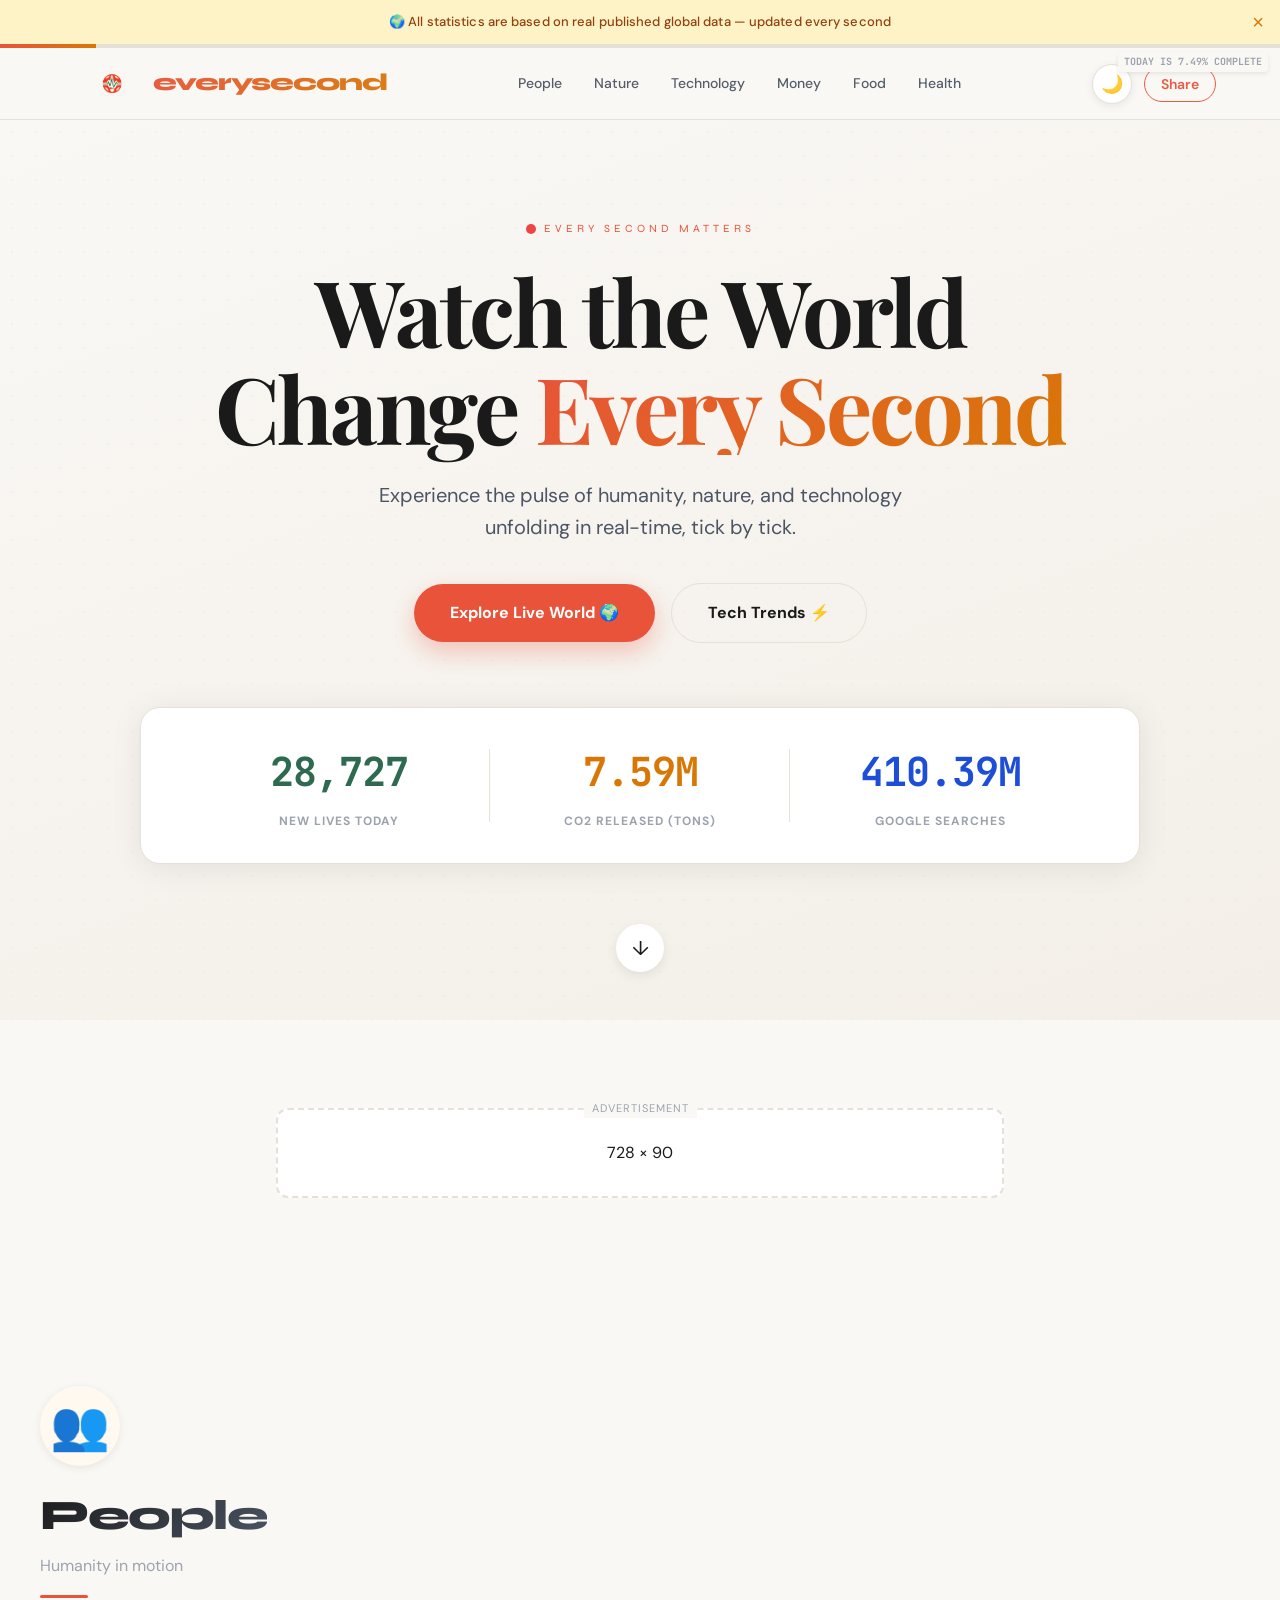
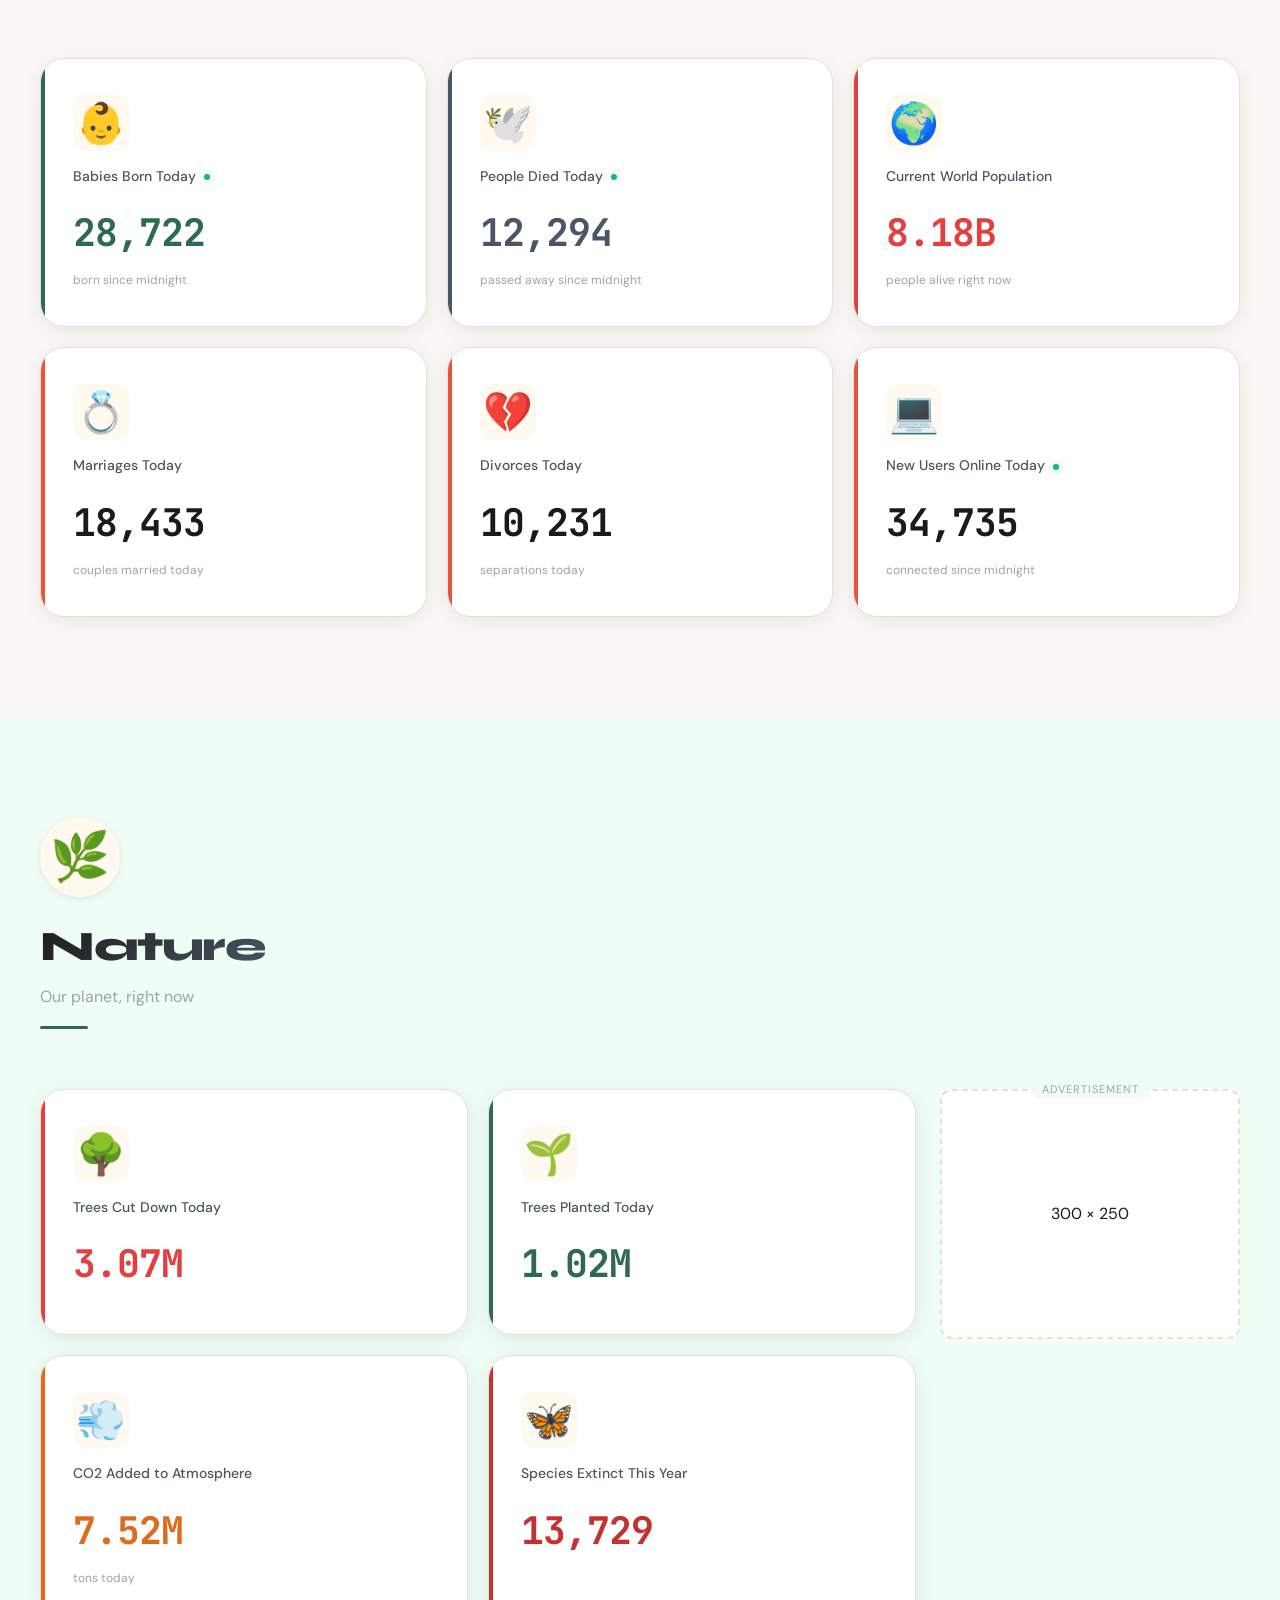
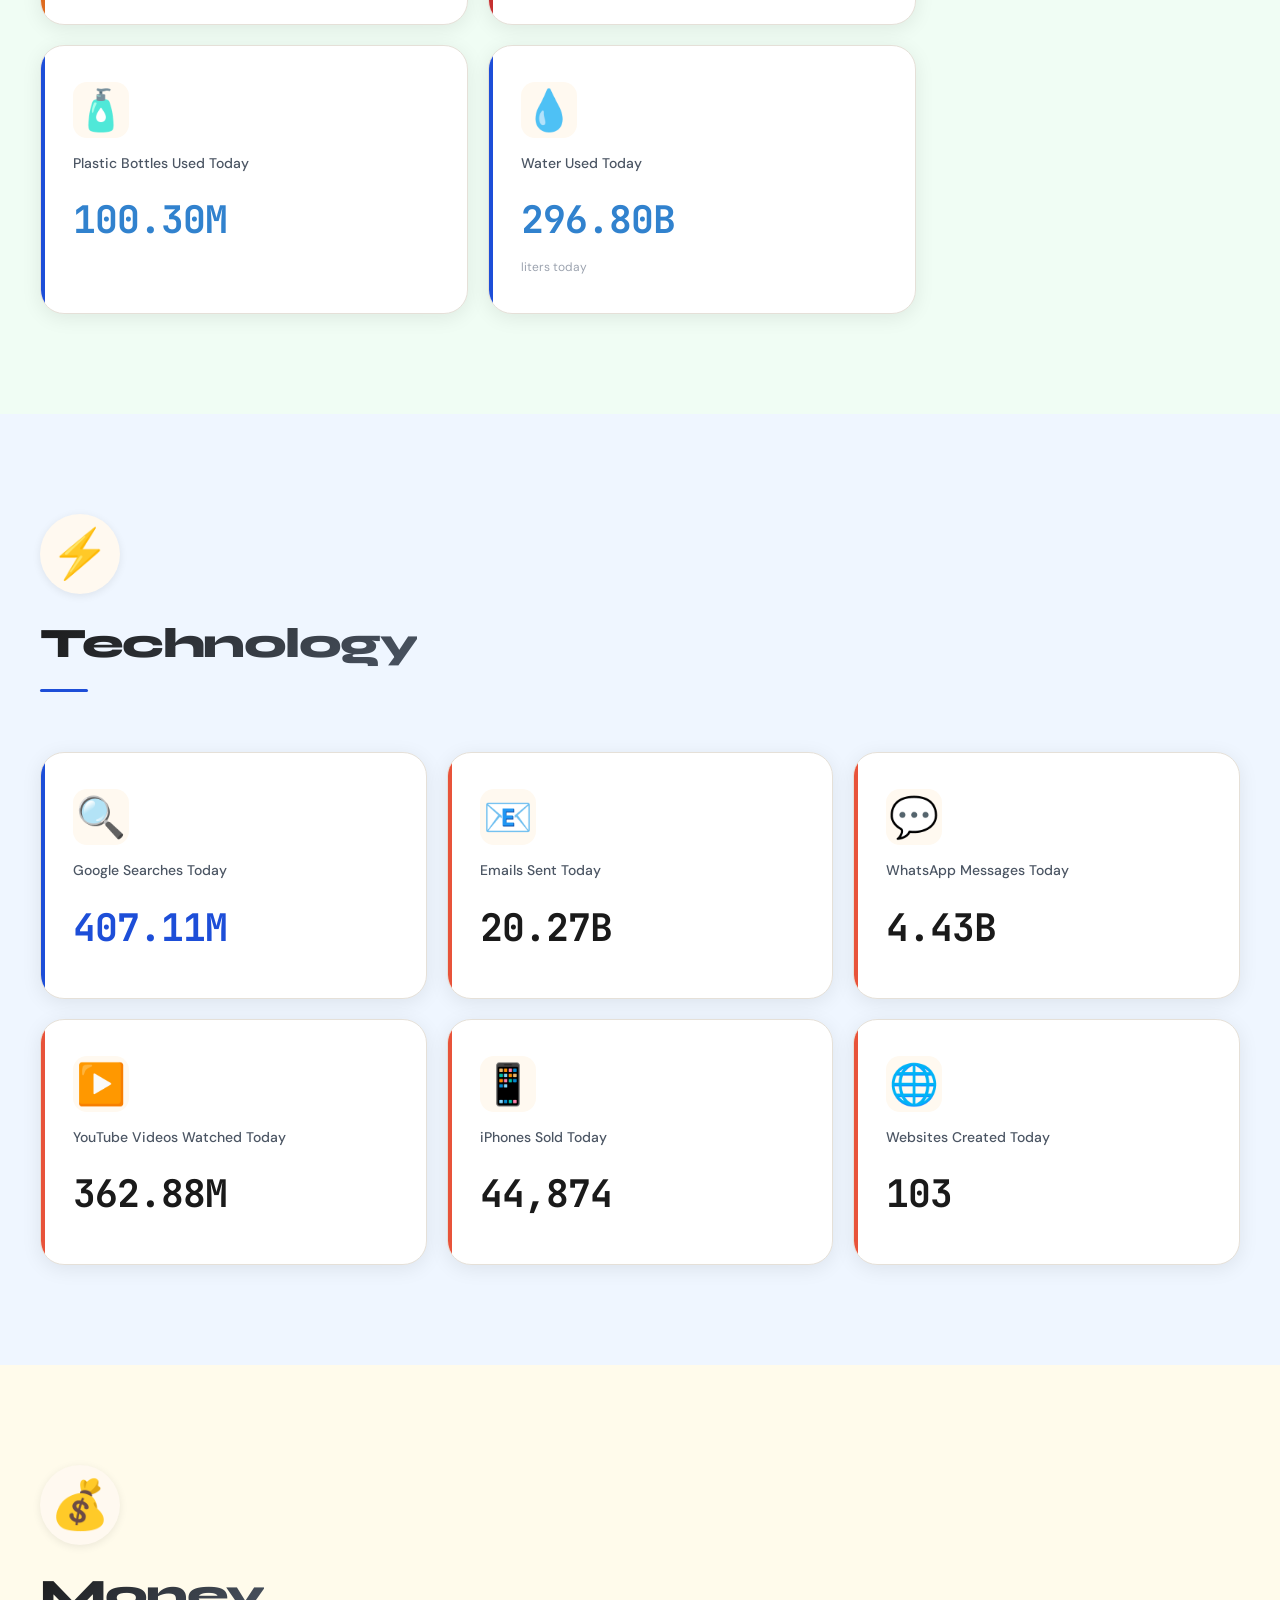
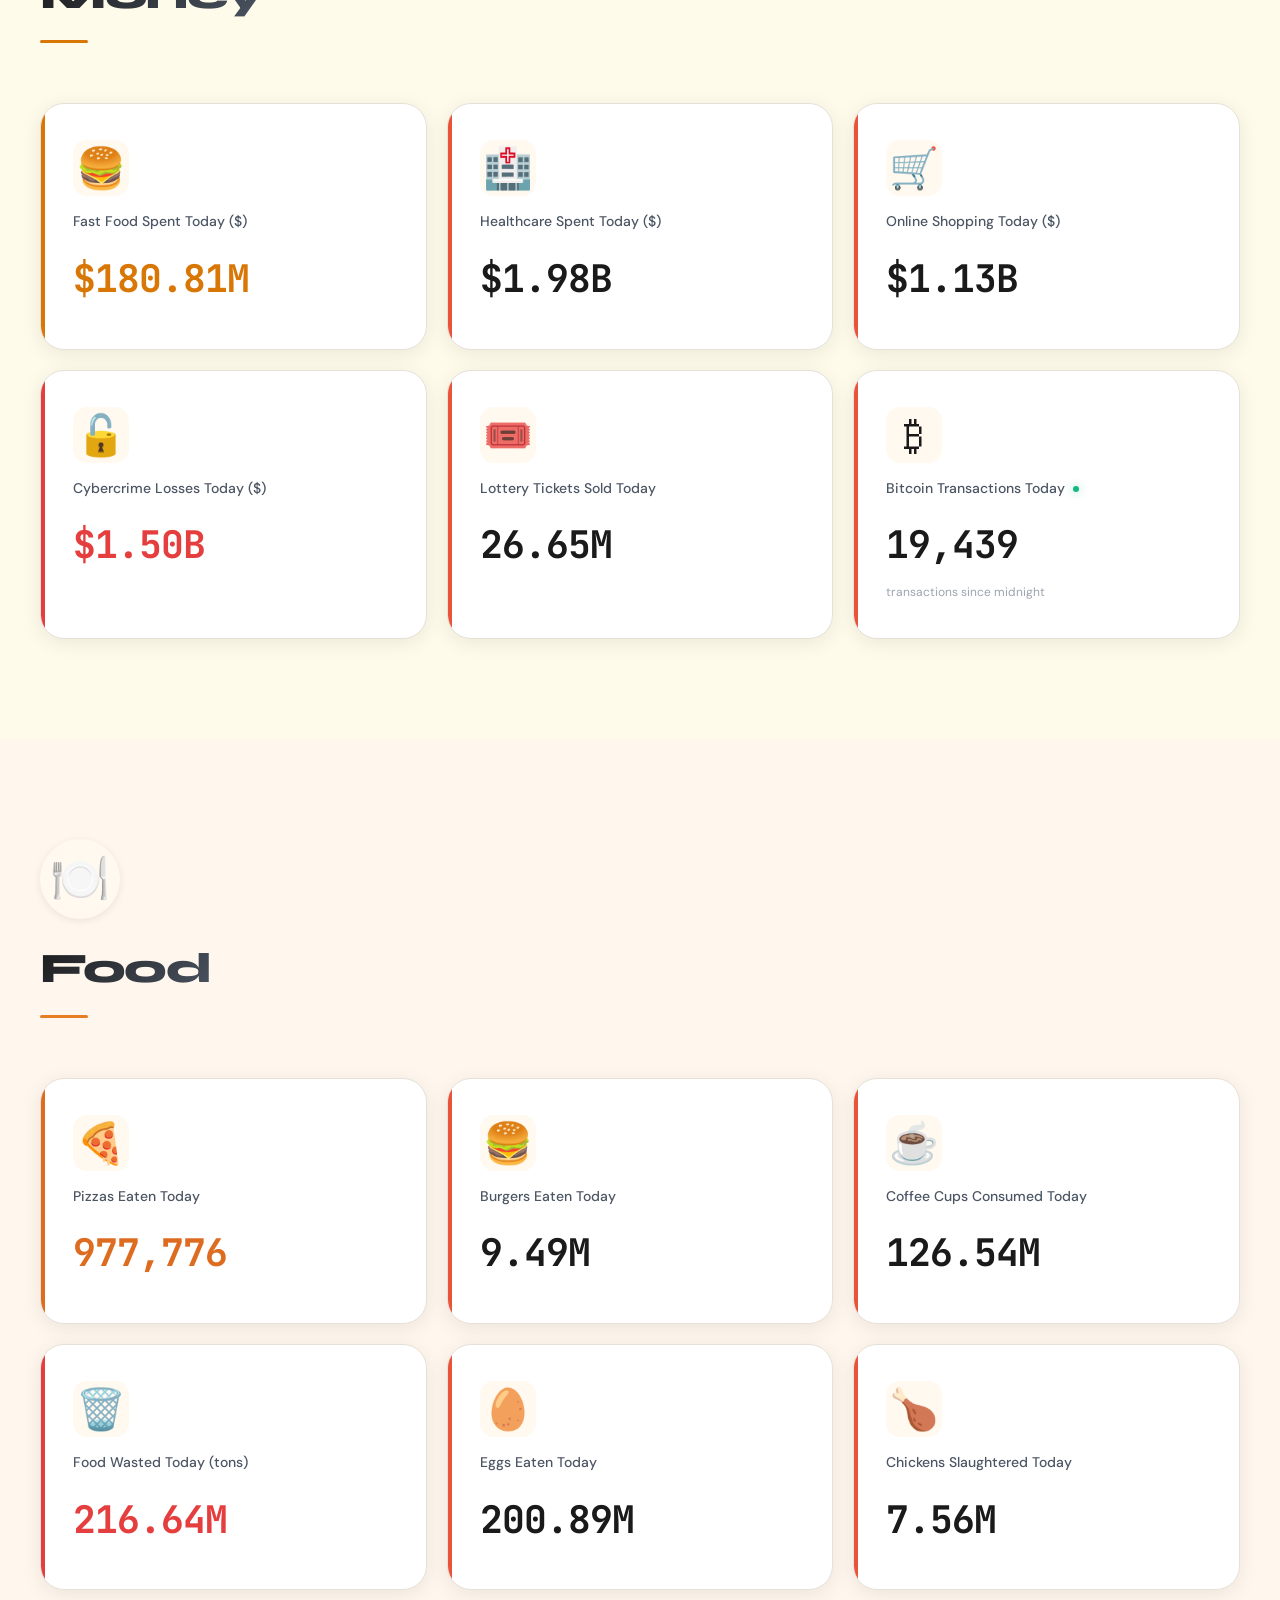
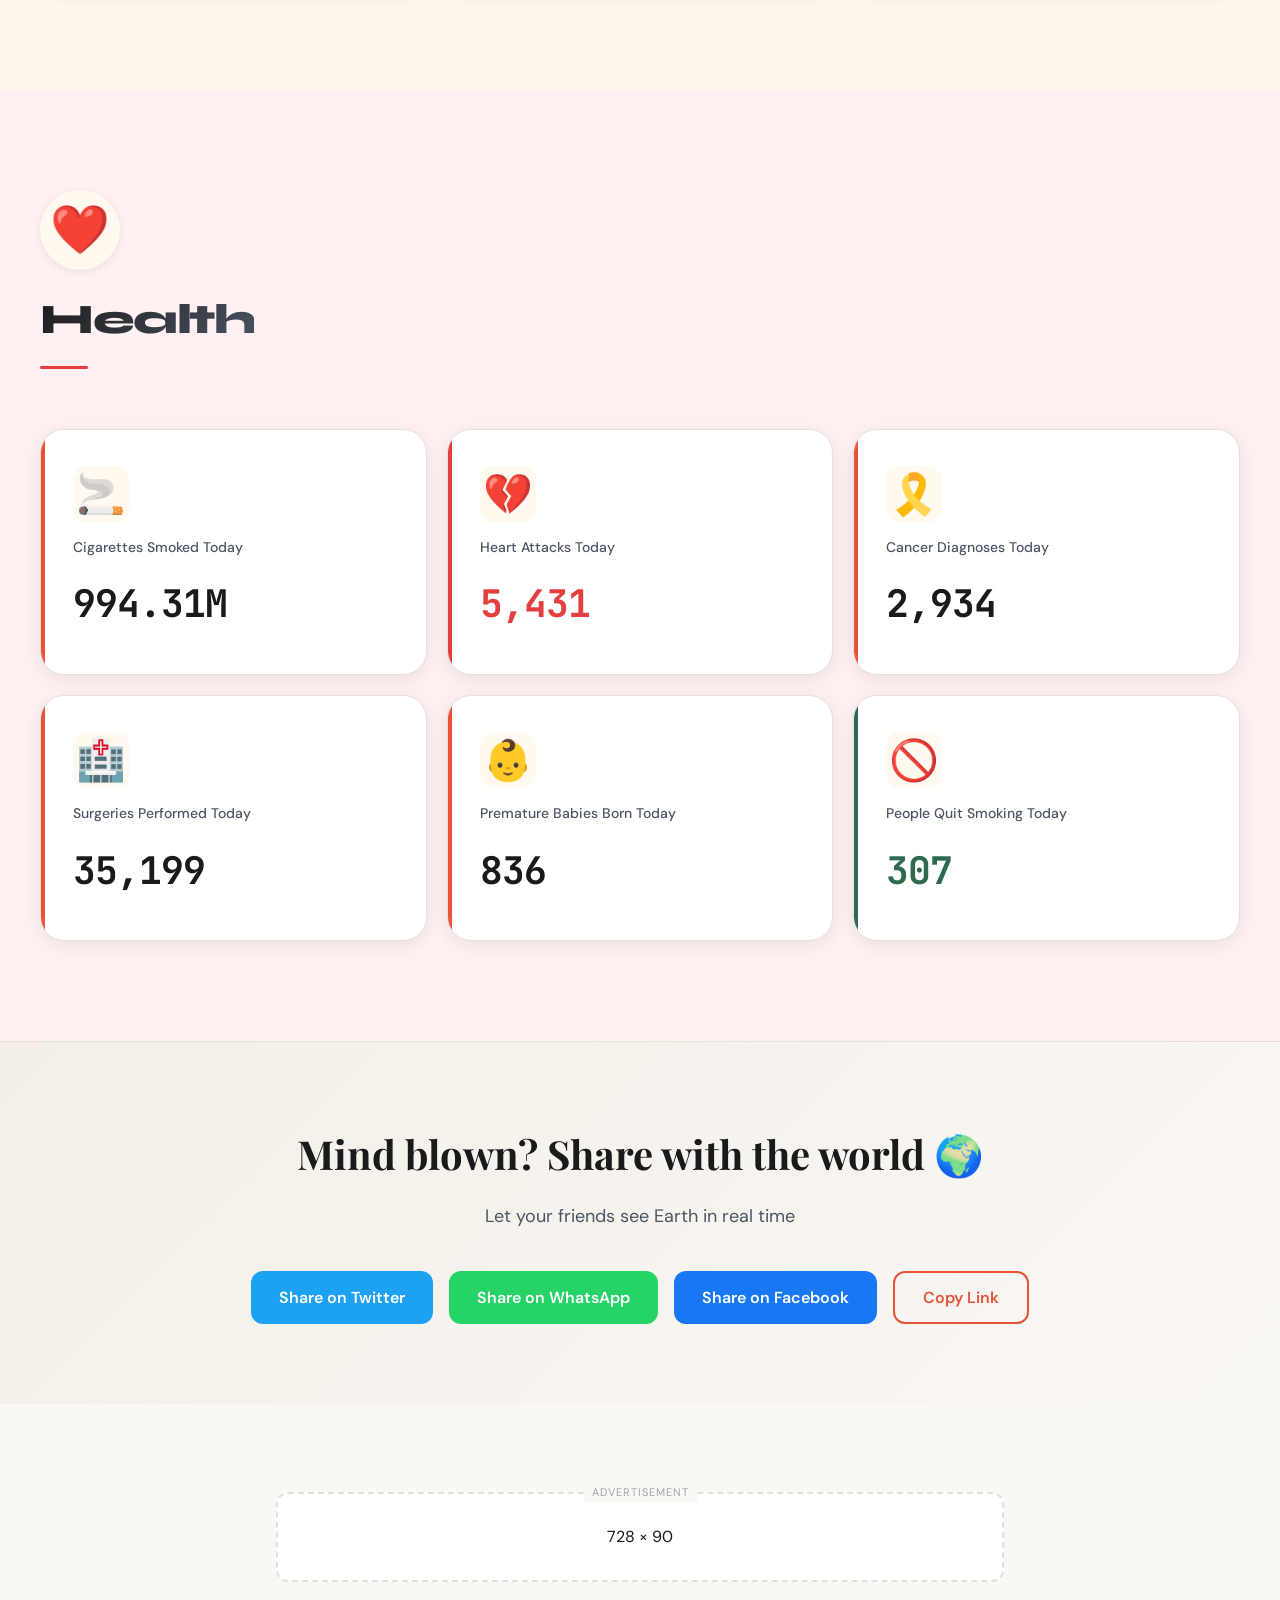
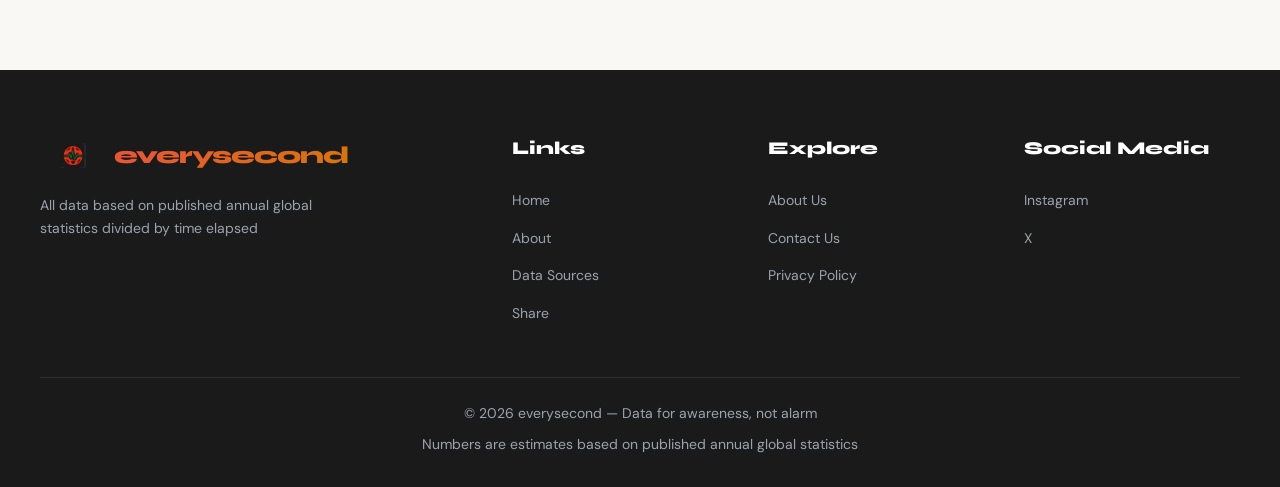
==== index.html @ 939b9b4a "Initial commit - EverySecond website project" ====
<!DOCTYPE html>
<html lang="en">

<head>
    <meta charset="UTF-8">
    <meta name="viewport" content="width=device-width, initial-scale=1.0">
    <title>everysecond — Watch the World Change in Real Time</title>
    <meta name="description"
        content="Live counters showing what is happening on Earth right now. Births, deaths, nature, technology — all updating every second.">
    <meta name="keywords" content="everysecond, earth statistics, live world counter, real time world data">

    <!-- Open Graph tags  -->
    <meta property="og:title" content="everysecond — Watch the World Change in Real Time">
    <meta property="og:description"
        content="Live counters showing what is happening on Earth right now. Births, deaths, nature, technology — all updating every second.">
    <meta property="og:type" content="website">
    <meta property="og:url" content="https://everysecond.live">
    <meta property="og:image" content="https://everysecond.live/og-image.jpg">

    <!-- Twitter Card -->
    <meta name="twitter:card" content="summary_large_image">
    <meta name="twitter:title" content="everysecond — Watch the World Change in Real Time">
    <meta name="twitter:description"
        content="Live counters showing what is happening on Earth right now. Births, deaths, nature, technology — all updating every second.">

    <!-- Favicon -->
    <link rel="icon"
        href="data:image/svg+xml,<svg xmlns=%22http://www.w3.org/2000/svg%22 viewBox=%220 0 100 100%22><text y=%22.9em%22 font-size=%2290%22>🌍</text></svg>">

    <!-- Google Fonts -->
    <link rel="preconnect" href="https://fonts.googleapis.com">
    <link rel="preconnect" href="https://fonts.gstatic.com" crossorigin>
    <link
        href="https://fonts.googleapis.com/css2?family=DM+Sans:wght@400;500;700&family=JetBrains+Mono:wght@400;700&family=Playfair+Display:wght@700&family=Syne:wght@700&display=swap"
        rel="stylesheet">

    <link rel="stylesheet" href="style.css">
</head>

<body>

    <!-- SECTION 1: TOP ANNOUNCEMENT BAR -->
    <div class="announcement-bar" id="announcement-bar">
        <span>🌍 All statistics are based on real published global data — updated every second</span>
        <button class="close-btn" id="announcement-close" aria-label="Close Announcement">&times;</button>
    </div>

    <!-- PROGRESS BAR -->
    <div class="progress-container">
        <div class="progress-bar" id="day-progress"></div>
        <span id="progress-label">Today is 0% complete</span>
    </div>

    <!-- SECTION 2: NAVIGATION BAR -->
    <nav class="navbar" id="navbar">
        <div class="nav-container">
            <div class="nav-logo">
                <img src="logo.png" alt="EverySecond Logo" class="logo-img">
                <span class="logo-text">everysecond</span>
            </div>

            <div class="hamburger" id="hamburger">
                <span></span>
                <span></span>
                <span></span>
            </div>

            <div class="nav-links" id="nav-links">
                <a href="#people" class="nav-link">People</a>
                <a href="#nature" class="nav-link">Nature</a>
                <a href="#technology" class="nav-link">Technology</a>
                <a href="#money" class="nav-link">Money</a>
                <a href="#food" class="nav-link">Food</a>
                <a href="#health" class="nav-link">Health</a>
            </div>

            <div class="nav-actions">
                <button class="theme-toggle" id="theme-toggle" aria-label="Toggle Dark Mode">
                    <span class="icon-moon">🌙</span>
                    <span class="icon-sun">☀️</span>
                </button>
                <button class="share-btn"
                    onclick="document.getElementById('share').scrollIntoView({behavior: 'smooth'})">
                    Share
                </button>
            </div>
        </div>
    </nav>

    <!-- SECTION 3: HERO SECTION -->
    <section class="hero" id="home">
        <div class="hero-content">
            <div class="eyebrow">
                <span class="pulse-dot"></span> EVERY SECOND MATTERS
            </div>
            <h1 class="hero-title">Watch the World<br>Change <span>Every Second</span></h1>
            <p class="hero-subtitle">Experience the pulse of humanity, nature, and technology <br> unfolding in
                real-time, tick by tick.</p>

            <div class="hero-actions">
                <a href="map.html" class="primary-btn">Explore Live World 🌍</a>
                <a href="#technology" class="secondary-btn">Tech Trends ⚡</a>
            </div>

            <div class="hero-stats">
                <div class="hero-stat-card">
                    <div class="hero-stat-number" id="hero-births">0</div>
                    <div class="hero-stat-label">New Lives Today</div>
                </div>
                <div class="hero-stat-card">
                    <div class="hero-stat-number" id="hero-co2">0</div>
                    <div class="hero-stat-label">CO2 Released (tons)</div>
                </div>
                <div class="hero-stat-card">
                    <div class="hero-stat-number" id="hero-searches">0</div>
                    <div class="hero-stat-label">Google Searches</div>
                </div>
            </div>

            <div class="scroll-indicator">
                <a href="#people" aria-label="Scroll down">↓</a>
            </div>
        </div>
    </section>

    <!-- AD 1: After hero section -->
    <div class="ad-container">
        <div class="ad-slot ad-leaderboard">
            <span class="ad-label">Advertisement</span>
            <div class="ad-content">728 &times; 90</div>
        </div>
    </div>

    <!-- SECTION 4: PEOPLE & POPULATION -->
    <section class="category-section" id="people">
        <div class="section-container">
            <div class="section-header">
                <div class="section-icon">👥</div>
                <h2 class="section-title">People</h2>
                <p class="section-subtitle">Humanity in motion</p>
            </div>

            <div class="grid-container">
                <div class="stat-card counter-card accent-green">
                    <div class="card-icon">👶</div>
                    <div class="card-title">Babies Born Today <span class="live-dot"></span></div>
                    <div class="card-value tooltip" id="births-today">
                        0
                    </div>
                    <div class="card-sublabel">born since midnight</div>
                </div>

                <div class="stat-card counter-card accent-blue-muted">
                    <div class="card-icon">🕊️</div>
                    <div class="card-title">People Died Today <span class="live-dot"></span></div>
                    <div class="card-value" id="deaths-today">0</div>
                    <div class="card-sublabel">passed away since midnight</div>
                </div>

                <div class="stat-card counter-card accent-red">
                    <div class="card-icon">🌍</div>
                    <div class="card-title">Current World Population</div>
                    <div class="card-value" id="world-population">8,119,000,000</div>
                    <div class="card-sublabel">people alive right now</div>
                </div>

                <div class="stat-card counter-card">
                    <div class="card-icon">💍</div>
                    <div class="card-title">Marriages Today</div>
                    <div class="card-value" id="marriages-today">0</div>
                    <div class="card-sublabel">couples married today</div>
                </div>

                <div class="stat-card counter-card">
                    <div class="card-icon">💔</div>
                    <div class="card-title">Divorces Today</div>
                    <div class="card-value" id="divorces-today">0</div>
                    <div class="card-sublabel">separations today</div>
                </div>

                <div class="stat-card counter-card">
                    <div class="card-icon">💻</div>
                    <div class="card-title">New Users Online Today <span class="live-dot"></span></div>
                    <div class="card-value" id="internet-users">0</div>
                    <div class="card-sublabel">connected since midnight</div>
                </div>
            </div>
        </div>
    </section>

    <!-- SECTION 5: NATURE & ENVIRONMENT -->
    <section class="category-section nature-bg" id="nature">
        <div class="section-container">
            <div class="section-header">
                <div class="section-icon">🌿</div>
                <h2 class="section-title">Nature</h2>
                <p class="section-subtitle">Our planet, right now</p>
            </div>

            <div class="layout-with-sidebar">
                <div class="main-grid grid-container-2">
                    <div class="stat-card counter-card accent-red">
                        <div class="card-icon">🌳</div>
                        <div class="card-title">Trees Cut Down Today</div>
                        <div class="card-value tooltip" id="trees-cut">
                            0
                        </div>
                    </div>

                    <div class="stat-card counter-card accent-green">
                        <div class="card-icon">🌱</div>
                        <div class="card-title">Trees Planted Today</div>
                        <div class="card-value" id="trees-planted">0</div>
                    </div>

                    <div class="stat-card counter-card accent-orange">
                        <div class="card-icon">💨</div>
                        <div class="card-title">CO2 Added to Atmosphere</div>
                        <div class="card-value" id="co2-today">0</div>
                        <div class="card-sublabel">tons today</div>
                    </div>

                    <div class="stat-card counter-card accent-red-muted">
                        <div class="card-icon">🦋</div>
                        <div class="card-title">Species Extinct This Year</div>
                        <div class="card-value" id="species-extinct">0</div>
                    </div>

                    <div class="stat-card counter-card accent-blue">
                        <div class="card-icon">🧴</div>
                        <div class="card-title">Plastic Bottles Used Today</div>
                        <div class="card-value" id="plastic-bottles">0</div>
                    </div>

                    <div class="stat-card counter-card accent-blue">
                        <div class="card-icon">💧</div>
                        <div class="card-title">Water Used Today</div>
                        <div class="card-value" id="water-used">0</div>
                        <div class="card-sublabel">liters today</div>
                    </div>
                </div>

                <!-- AD 2: Sidebar style -->
                <div class="sidebar-ad">
                    <div class="ad-slot ad-rectangle">
                        <span class="ad-label">Advertisement</span>
                        <div class="ad-content">300 &times; 250</div>
                    </div>
                </div>
            </div>
        </div>
    </section>

    <!-- SECTION 6: TECHNOLOGY -->
    <section class="category-section" id="technology">
        <div class="section-container">
            <div class="section-header">
                <div class="section-icon">⚡</div>
                <h2 class="section-title">Technology</h2>
            </div>

            <div class="grid-container">
                <div class="stat-card counter-card accent-deep-blue">
                    <div class="card-icon">🔍</div>
                    <div class="card-title">Google Searches Today</div>
                    <div class="card-value tooltip" id="google-searches">
                        0
                    </div>
                </div>

                <div class="stat-card counter-card">
                    <div class="card-icon">📧</div>
                    <div class="card-title">Emails Sent Today</div>
                    <div class="card-value" id="emails-sent">0</div>
                </div>

                <div class="stat-card counter-card">
                    <div class="card-icon">💬</div>
                    <div class="card-title">WhatsApp Messages Today</div>
                    <div class="card-value" id="whatsapp-msgs">0</div>
                </div>

                <div class="stat-card counter-card">
                    <div class="card-icon">▶️</div>
                    <div class="card-title">YouTube Videos Watched Today</div>
                    <div class="card-value" id="youtube-views">0</div>
                </div>

                <div class="stat-card counter-card">
                    <div class="card-icon">📱</div>
                    <div class="card-title">iPhones Sold Today</div>
                    <div class="card-value" id="iphones-sold">0</div>
                </div>

                <div class="stat-card counter-card">
                    <div class="card-icon">🌐</div>
                    <div class="card-title">Websites Created Today</div>
                    <div class="card-value" id="websites-created">0</div>
                </div>
            </div>
        </div>
    </section>

    <!-- SECTION 7: MONEY & ECONOMY -->
    <section class="category-section money-bg" id="money">
        <div class="section-container">
            <div class="section-header">
                <div class="section-icon">💰</div>
                <h2 class="section-title">Money</h2>
            </div>

            <div class="grid-container">
                <div class="stat-card counter-card accent-gold">
                    <div class="card-icon">🍔</div>
                    <div class="card-title">Fast Food Spent Today ($)</div>
                    <div class="card-value" id="fastfood-spend">0</div>
                </div>

                <div class="stat-card counter-card">
                    <div class="card-icon">🏥</div>
                    <div class="card-title">Healthcare Spent Today ($)</div>
                    <div class="card-value" id="healthcare-spend">0</div>
                </div>

                <div class="stat-card counter-card">
                    <div class="card-icon">🛒</div>
                    <div class="card-title">Online Shopping Today ($)</div>
                    <div class="card-value" id="ecommerce-spend">0</div>
                </div>

                <div class="stat-card counter-card accent-red">
                    <div class="card-icon">🔓</div>
                    <div class="card-title">Cybercrime Losses Today ($)</div>
                    <div class="card-value" id="cybercrime-loss">0</div>
                </div>

                <div class="stat-card counter-card">
                    <div class="card-icon">🎟️</div>
                    <div class="card-title">Lottery Tickets Sold Today</div>
                    <div class="card-value" id="lottery-tickets">
                        0</div>
                </div>

                <div class="stat-card counter-card">
                    <div class="card-icon">₿</div>
                    <div class="card-title">Bitcoin Transactions Today <span class="live-dot"></span></div>
                    <div class="card-value" id="bitcoin-tx">0</div>
                    <div class="card-sublabel">transactions since midnight</div>
                </div>
            </div>
        </div>
    </section>

    <!-- SECTION 8: FOOD -->
    <section class="category-section" id="food">
        <div class="section-container">
            <div class="section-header">
                <div class="section-icon">🍽️</div>
                <h2 class="section-title">Food</h2>
            </div>

            <div class="grid-container">
                <div class="stat-card counter-card accent-orange">
                    <div class="card-icon">🍕</div>
                    <div class="card-title">Pizzas Eaten Today</div>
                    <div class="card-value" id="pizzas-eaten">0
                    </div>
                </div>

                <div class="stat-card counter-card">
                    <div class="card-icon">🍔</div>
                    <div class="card-title">Burgers Eaten Today</div>
                    <div class="card-value" id="burgers-eaten">0
                    </div>
                </div>

                <div class="stat-card counter-card">
                    <div class="card-icon">☕</div>
                    <div class="card-title">Coffee Cups Consumed Today</div>
                    <div class="card-value" id="coffee-cups">
                        0</div>
                </div>

                <div class="stat-card counter-card accent-red">
                    <div class="card-icon">🗑️</div>
                    <div class="card-title">Food Wasted Today (tons)</div>
                    <div class="card-value" id="food-wasted">0</div>
                </div>

                <div class="stat-card counter-card">
                    <div class="card-icon">🥚</div>
                    <div class="card-title">Eggs Eaten Today</div>
                    <div class="card-value" id="eggs-eaten">0</div>
                </div>

                <div class="stat-card counter-card">
                    <div class="card-icon">🍗</div>
                    <div class="card-title">Chickens Slaughtered Today</div>
                    <div class="card-value" id="chickens-killed">0
                    </div>
                </div>
            </div>
        </div>
    </section>

    <!-- SECTION 9: HEALTH -->
    <section class="category-section health-bg" id="health">
        <div class="section-container">
            <div class="section-header">
                <div class="section-icon">❤️</div>
                <h2 class="section-title">Health</h2>
            </div>

            <div class="grid-container">
                <div class="stat-card counter-card">
                    <div class="card-icon">🚬</div>
                    <div class="card-title">Cigarettes Smoked Today</div>
                    <div class="card-value" id="cigarettes-smoked">0</div>
                </div>

                <div class="stat-card counter-card accent-red">
                    <div class="card-icon">💔</div>
                    <div class="card-title">Heart Attacks Today</div>
                    <div class="card-value" id="heart-attacks">0
                    </div>
                </div>

                <div class="stat-card counter-card">
                    <div class="card-icon">🎗️</div>
                    <div class="card-title">Cancer Diagnoses Today</div>
                    <div class="card-value" id="cancer-dx">0
                    </div>
                </div>

                <div class="stat-card counter-card">
                    <div class="card-icon">🏥</div>
                    <div class="card-title">Surgeries Performed Today</div>
                    <div class="card-value" id="surgeries">0
                    </div>
                </div>

                <div class="stat-card counter-card">
                    <div class="card-icon">👶</div>
                    <div class="card-title">Premature Babies Born Today</div>
                    <div class="card-value" id="premature-births">0
                    </div>
                </div>

                <div class="stat-card counter-card accent-green">
                    <div class="card-icon">🚫</div>
                    <div class="card-title">People Quit Smoking Today</div>
                    <div class="card-value" id="quit-smoking">0
                    </div>
                </div>
            </div>
        </div>
    </section>

    <!-- SECTION 10: SHARE SECTION -->
    <section class="share-section" id="share">
        <div class="share-container">
            <h2>Mind blown? Share with the world 🌍</h2>
            <p>Let your friends see Earth in real time</p>
            <div class="share-buttons">
                <button class="share-link-btn" onclick="shareTwitter()">Share on Twitter</button>
                <button class="share-link-btn" onclick="shareWhatsApp()">Share on WhatsApp</button>
                <button class="share-link-btn" onclick="shareFacebook()">Share on Facebook</button>
                <button class="share-link-btn outline" id="copy-link-btn" onclick="copyLink()">Copy Link</button>
            </div>
            <div id="copy-toast" class="toast">Link Copied!</div>
        </div>
    </section>

    <!-- AD 3: Before footer -->
    <div class="ad-container ad-bottom">
        <div class="ad-slot ad-leaderboard-bottom">
            <span class="ad-label">Advertisement</span>
            <div class="ad-content">728 &times; 90</div>
        </div>
    </div>

    <!-- SECTION 12: FOOTER -->
    <footer class="footer">
        <div class="footer-container">
            <div class="footer-grid">
                <div class="footer-col">
                    <div class="footer-logo">
                        <img src="logo.png" alt="EverySecond Logo" class="logo-img">
                        <span class="logo-text">everysecond</span>
                    </div>
                    <p class="footer-desc">All data based on published annual global statistics divided by time elapsed
                    </p>
                </div>

                <div class="footer-col">
                    <h3>Links</h3>
                    <ul>
                        <li><a href="#home">Home</a></li>
                        <li><a href="#about">About</a></li>
                        <li><a href="#data">Data Sources</a></li>
                        <li><a href="#share">Share</a></li>
                    </ul>
                </div>

                <div class="footer-col">
                    <h3>Explore</h3>
                    <ul>
                        <li><a href="about.html">About Us</a></li>
                        <li><a href="contact.html">Contact Us</a></li>
                        <li><a href="privacy.html">Privacy Policy</a></li>
                    </ul>
                </div>

                <div class="footer-col">
                    <h3>Social Media</h3>
                    <ul>
                        <li><a href="https://instagram.com" target="_blank">Instagram</a></li>
                        <li><a href="https://x.com" target="_blank">X</a></li>
                    </ul>
                </div>
            </div>

            <div class="footer-bottom">
                <p>&copy; 2026 everysecond — Data for awareness, not alarm</p>
                <p class="disclaimer">Numbers are estimates based on published annual global statistics</p>
            </div>
        </div>
    </footer>

    <script src="script.js"></script>
</body>

</html>
---- style.css ----
:root {
    /* Colors */
    --bg-primary: #FAF8F5;
    --bg-secondary: #FFFFFF;
    --bg-tertiary: #F3EFE8;
    --accent-primary: #E8533A;
    --accent-second: #2D6A4F;
    --accent-blue: #1D4ED8;
    --accent-gold: #D97706;
    --text-primary: #1A1A1A;
    --text-secondary: #4B5563;
    --text-muted: #9CA3AF;
    --border: #E5E0D8;
    --shadow: rgba(0, 0, 0, 0.08);
    --counter-bg: #FFF9F0;

    /* Spacing */
    --space-xs: 4px;
    --space-sm: 8px;
    --space-md: 16px;
    --space-lg: 24px;
    --space-xl: 32px;
    --space-2xl: 48px;

    /* Border Radius */
    --radius-sm: 8px;
    --radius-md: 16px;
    --radius-lg: 24px;
    --radius-xl: 32px;

    /* Theme Transitions */
    --theme-transition: background-color 0.4s cubic-bezier(0.4, 0, 0.2, 1),
        color 0.4s cubic-bezier(0.4, 0, 0.2, 1),
        border-color 0.4s cubic-bezier(0.4, 0, 0.2, 1),
        box-shadow 0.4s cubic-bezier(0.4, 0, 0.2, 1);
}

/* DARK THEME VARIABLES */
[data-theme='dark'] {
    --bg-primary: #0B0E14;
    --bg-secondary: #14181F;
    --bg-tertiary: #1A1F26;
    --text-primary: #FAF8F5;
    --text-secondary: #9CA3AF;
    --text-muted: #6B7280;
    --border: #2D343D;
    --shadow: rgba(0, 0, 0, 0.4);
    --counter-bg: #1A1F26;
}

/* GLOBAL RESET */
* {
    box-sizing: border-box;
    margin: 0;
    padding: 0;
}

html {
    scroll-behavior: smooth;
}

body {
    font-family: 'DM Sans', sans-serif;
    background: var(--bg-primary);
    color: var(--text-primary);
    line-height: 1.6;
    transition: var(--theme-transition);
}

* {
    transition: var(--theme-transition);
}

/* Custom scrollbar */
::-webkit-scrollbar {
    width: 8px;
}

::-webkit-scrollbar-track {
    background: var(--bg-primary);
}

::-webkit-scrollbar-thumb {
    background: var(--accent-primary);
    border-radius: 4px;
}

/* ANNOUNCEMENT BAR */
.announcement-bar {
    height: 44px;
    background: #FEF3C7;
    font-size: 13px;
    color: #92400E;
    display: flex;
    font-weight: 500;
    letter-spacing: 0.1px;
    justify-content: center;
    align-items: center;
    position: relative;
    z-index: 1001;
    animation: slideDown 0.5s ease-out;
}

[data-theme='dark'] .announcement-bar {
    background: #78350F;
    color: #FEF3C7;
}

.announcement-bar span {
    padding: 0 40px;
    text-align: center;
}

.announcement-bar .close-btn {
    position: absolute;
    right: 16px;
    background: none;
    border: none;
    font-size: 20px;
    color: var(--accent-gold);
    cursor: pointer;
}

@keyframes slideDown {
    from {
        transform: translateY(-100%);
    }

    to {
        transform: translateY(0);
    }
}

/* PROGRESS BAR */
.progress-container {
    height: 4px;
    background: var(--border);
    position: sticky;
    top: 0;
    z-index: 1002;
    overflow: visible;
}

.progress-bar {
    height: 100%;
    background: linear-gradient(90deg, var(--accent-primary), var(--accent-gold));
    width: 0%;
    transition: width 1s linear;
}

#progress-label {
    position: absolute;
    right: 12px;
    top: 8px;
    font-size: 10px;
    font-weight: 700;
    color: var(--text-muted);
    font-family: 'JetBrains Mono', monospace;
    text-transform: uppercase;
    background: var(--bg-primary);
    padding: 2px 6px;
    border-radius: 4px;
    box-shadow: 0 2px 4px var(--shadow);
}

/* NAVBAR */
.navbar {
    height: 72px;
    position: sticky;
    top: 0;
    background: var(--bg-primary);
    opacity: 0.95;
    backdrop-filter: blur(12px);
    -webkit-backdrop-filter: blur(12px);
    border-bottom: 1px solid var(--border);
    z-index: 1000;
    box-shadow: 0 1px 12px rgba(0, 0, 0, 0.06);
    transition: box-shadow 0.3s ease;
    display: flex;
    align-items: center;
}

.nav-container {
    width: 100%;
    max-width: 1200px;
    margin: 0 auto;
    padding: 0 var(--space-lg);
    display: flex;
    justify-content: space-between;
    align-items: center;
}

.nav-logo {
    display: flex;
    align-items: center;
    gap: var(--space-sm);
    text-decoration: none;
    margin-left: 15px;
}

.logo-img {
    height: 44px;
    width: auto;
    object-fit: contain;
    transition: transform 0.3s ease;
}

.nav-logo:hover .logo-img {
    transform: rotate(10deg) scale(1.1);
}

.nav-logo .logo-text,
.footer-logo .logo-text {
    font-family: 'Syne', sans-serif;
    font-weight: 800;
    font-size: 24px;
    background: linear-gradient(135deg, var(--accent-primary), var(--accent-gold));
    -webkit-background-clip: text;
    background-clip: text;
    -webkit-text-fill-color: transparent;
    color: transparent;
    letter-spacing: -1px;
}

.nav-links {
    display: flex;
    gap: var(--space-xl);
}

.nav-links a {
    text-decoration: none;
    font-family: 'DM Sans', sans-serif;
    font-size: 14px;
    color: var(--text-secondary);
    font-weight: 500;
    transition: color 0.2s ease;
    position: relative;
}

.nav-links a:hover {
    color: var(--accent-primary);
}

.nav-links a.active {
    color: var(--accent-primary);
}

.nav-links a.active::after {
    content: '';
    position: absolute;
    left: 0;
    bottom: -6px;
    width: 100%;
    height: 3px;
    background: linear-gradient(90deg, var(--accent-primary), var(--accent-gold));
    border-radius: 2px;
}

.share-btn {
    background: transparent;
    border: 1.5px solid var(--accent-primary);
    color: var(--accent-primary);
    padding: 8px 16px;
    border-radius: 30px;
    font-family: 'DM Sans', sans-serif;
    font-weight: 600;
    font-size: 14px;
    cursor: pointer;
    transition: all 0.2s ease;
}

.share-btn:hover {
    background: var(--accent-primary);
    color: #FFF;
}

.theme-toggle {
    background: var(--bg-secondary);
    border: 1px solid var(--border);
    color: var(--text-primary);
    width: 40px;
    height: 40px;
    border-radius: 50%;
    display: flex;
    align-items: center;
    justify-content: center;
    cursor: pointer;
    font-size: 18px;
    transition: all 0.3s ease;
    box-shadow: 0 2px 8px var(--shadow);
}

.theme-toggle:hover {
    background: var(--bg-tertiary);
    transform: scale(1.1);
}

.theme-toggle .icon-sun {
    display: none;
}

.theme-toggle .icon-moon {
    display: block;
}

[data-theme='dark'] .theme-toggle .icon-sun {
    display: block;
}

[data-theme='dark'] .theme-toggle .icon-moon {
    display: none;
}

.nav-actions {
    display: flex;
    align-items: center;
    gap: 12px;
}

.hamburger {
    display: none;
    flex-direction: column;
    gap: 5px;
    cursor: pointer;
}

.hamburger span {
    width: 24px;
    height: 2px;
    background: var(--text-primary);
    transition: 0.3s;
}

/* HERO SECTION */
.hero {
    min-height: 100vh;
    display: flex;
    align-items: center;
    justify-content: center;
    background: linear-gradient(160deg, var(--bg-primary), var(--bg-tertiary));
    position: relative;
    padding: var(--space-2xl) var(--space-lg);
}

.hero::before {
    content: '';
    position: absolute;
    top: 0;
    left: 0;
    width: 100%;
    height: 100%;
    background-image: radial-gradient(var(--border) 1px, transparent 1px);
    background-size: 24px 24px;
    opacity: 0.3;
    pointer-events: none;
}

.hero-content {
    position: relative;
    z-index: 1;
    text-align: center;
    max-width: 1000px;
    width: 100%;
    padding-top: var(--space-2xl);
}

.eyebrow {
    display: inline-flex;
    align-items: center;
    justify-content: center;
    gap: 8px;
    font-size: 11px;
    letter-spacing: 4px;
    text-transform: uppercase;
    color: var(--accent-primary);
    font-family: 'Syne', sans-serif;
    margin-bottom: var(--space-lg);
}

.pulse-dot {
    width: 10px;
    height: 10px;
    background: #EF4444;
    border-radius: 50%;
    animation: pulse 1.5s infinite;
    box-shadow: 0 0 0 0 rgba(239, 68, 68, 0.4);
}

@keyframes pulse {
    0% {
        box-shadow: 0 0 0 0 rgba(239, 68, 68, 0.4);
    }

    70% {
        box-shadow: 0 0 0 12px rgba(239, 68, 68, 0);
    }

    100% {
        box-shadow: 0 0 0 0 rgba(239, 68, 68, 0);
    }
}

.hero-title {
    font-family: 'Playfair Display', serif;
    font-size: clamp(48px, 8vw, 92px);
    font-weight: 700;
    line-height: 1.05;
    color: var(--text-primary);
    margin-bottom: var(--space-lg);
    letter-spacing: -3px;
}

.hero-title span {
    background: linear-gradient(135deg, var(--accent-primary), var(--accent-gold));
    -webkit-background-clip: text;
    background-clip: text;
    -webkit-text-fill-color: transparent;
    color: transparent;
    display: inline-block;
}

.hero-subtitle {
    font-size: 20px;
    font-family: 'DM Sans', sans-serif;
    color: var(--text-secondary);
    margin-bottom: 40px;
}

.hero-actions {
    margin-bottom: 64px;
}

.primary-btn {
    display: inline-block;
    background: var(--accent-primary);
    color: white;
    text-decoration: none;
    padding: 16px 36px;
    border-radius: 50px;
    font-family: 'DM Sans', sans-serif;
    font-weight: 700;
    font-size: 16px;
    transition: all 0.3s cubic-bezier(0.16, 1, 0.3, 1);
    box-shadow: 0 10px 25px rgba(232, 83, 58, 0.3);
}

.primary-btn:hover {
    transform: translateY(-2px);
    box-shadow: 0 15px 30px rgba(232, 83, 58, 0.4);
    background: #d1442c;
}

.primary-btn:active {
    transform: translateY(0);
}

.secondary-btn {
    display: inline-block;
    background: transparent;
    color: var(--text-primary);
    text-decoration: none;
    padding: 16px 36px;
    border-radius: 50px;
    font-family: 'DM Sans', sans-serif;
    font-weight: 700;
    font-size: 16px;
    transition: all 0.3s cubic-bezier(0.16, 1, 0.3, 1);
    border: 1.5px solid var(--border);
    margin-left: 12px;
}

.secondary-btn:hover {
    background: var(--bg-tertiary);
    border-color: var(--text-primary);
    transform: translateY(-2px);
}

.live-dot {
    display: inline-block;
    width: 6px;
    height: 6px;
    background: #10B981;
    border-radius: 50%;
    margin-left: 4px;
    vertical-align: middle;
    box-shadow: 0 0 10px rgba(16, 185, 129, 0.5);
    animation: livePulse 2s infinite;
}

@keyframes livePulse {
    0% {
        transform: scale(1);
        opacity: 1;
    }

    50% {
        transform: scale(1.5);
        opacity: 0.5;
    }

    100% {
        transform: scale(1);
        opacity: 1;
    }
}

/* HERO STAT STRIP */
.hero-stats {
    display: flex;
    background: var(--bg-secondary);
    border-radius: 20px;
    padding: 32px 48px;
    box-shadow: 0 4px 32px var(--shadow);
    backdrop-filter: blur(8px);
    -webkit-backdrop-filter: blur(8px);
    flex-direction: row;
    justify-content: space-between;
    border: 1px solid var(--border);
}

.hero-stat-card {
    flex: 1;
    position: relative;
    padding: 0 var(--space-md);
}

.hero-stat-card:not(:last-child)::after {
    content: '';
    position: absolute;
    right: 0;
    top: 10%;
    height: 80%;
    width: 1px;
    background: var(--border);
}

.hero-stat-number {
    font-family: 'JetBrains Mono', monospace;
    font-size: 40px;
    font-weight: 700;
    margin-bottom: 8px;
    letter-spacing: -1px;
}

#hero-births {
    color: var(--accent-second);
}

#hero-co2 {
    color: var(--accent-gold);
}

#hero-searches {
    color: var(--accent-blue);
}

.hero-stat-label {
    font-size: 12px;
    text-transform: uppercase;
    color: var(--text-muted);
    font-family: 'DM Sans', sans-serif;
    font-weight: 700;
    letter-spacing: 1px;
}

.scroll-indicator {
    margin-top: 60px;
}

.scroll-indicator a {
    display: inline-flex;
    justify-content: center;
    align-items: center;
    width: 48px;
    height: 48px;
    border-radius: 50%;
    background: var(--bg-secondary);
    color: var(--text-primary);
    text-decoration: none;
    font-size: 20px;
    box-shadow: 0 4px 12px var(--shadow);
    animation: bounce 2s infinite;
}

@keyframes bounce {

    0%,
    20%,
    50%,
    80%,
    100% {
        transform: translateY(0);
    }

    40% {
        transform: translateY(-10px);
    }

    60% {
        transform: translateY(-5px);
    }
}

/* SECTION BACKGROUNDS */
.category-section {
    padding: 100px 24px;
    background: var(--bg-primary);
    transition: background 0.4s ease;
}

[data-theme='dark'] #people,
[data-theme='dark'] #nature,
[data-theme='dark'] #technology,
[data-theme='dark'] #money,
[data-theme='dark'] #food,
[data-theme='dark'] #health {
    background: var(--bg-primary);
}

#nature {
    background: #F0FDF4;
}

#technology {
    background: #EFF6FF;
}

#money {
    background: #FFFBEB;
}

#food {
    background: #FFF7ED;
}

#health {
    background: #FFF1F2;
}

/* SECTION HEADERS */
.section-container {
    max-width: 1200px;
    margin: 0 auto;
}

.section-header {
    margin-bottom: 60px;
    display: flex;
    flex-direction: column;
    position: relative;
    align-items: flex-start;
}

.section-icon {
    font-size: 48px;
    background: var(--counter-bg);
    width: 80px;
    height: 80px;
    border-radius: 50%;
    display: flex;
    align-items: center;
    justify-content: center;
    margin-bottom: var(--space-md);
    box-shadow: 0 2px 8px var(--shadow);
}

.section-title {
    font-family: 'Syne', sans-serif;
    font-size: 42px;
    font-weight: 800;
    background: linear-gradient(135deg, var(--text-primary), var(--text-secondary));
    -webkit-background-clip: text;
    background-clip: text;
    -webkit-text-fill-color: transparent;
    color: transparent;
    margin-bottom: 4px;
    letter-spacing: -1.5px;
}

.section-subtitle {
    font-size: 16px;
    font-family: 'DM Sans', sans-serif;
    color: var(--text-muted);
    margin-bottom: 8px;
}

.section-header::after {
    content: '';
    display: block;
    width: 48px;
    height: 3px;
    background: var(--accent-primary);
    border-radius: 2px;
    margin-top: 8px;
}

#nature .section-header::after {
    background: var(--accent-second);
}

#technology .section-header::after {
    background: var(--accent-blue);
}

#money .section-header::after {
    background: var(--accent-gold);
}

#food .section-header::after {
    background: #E67E22;
}

#health .section-header::after {
    background: #E53E3E;
}

/* COUNTER CARDS GRID */
.grid-container,
.main-grid {
    display: grid;
    grid-template-columns: repeat(3, 1fr);
    gap: 20px;
}

.layout-with-sidebar {
    display: flex;
    gap: 24px;
    flex-direction: column;
}

@media (min-width: 1024px) {
    .layout-with-sidebar {
        flex-direction: row;
    }

    .layout-with-sidebar .main-grid {
        flex: 1;
        grid-template-columns: repeat(2, 1fr);
    }
}

/* COUNTER CARD */
.stat-card {
    background: var(--bg-secondary);
    backdrop-filter: blur(12px);
    -webkit-backdrop-filter: blur(12px);
    border: 1px solid var(--border);
    border-radius: var(--radius-lg);
    padding: 36px 32px;
    box-shadow: 0 4px 20px var(--shadow);
    transition: all 0.3s cubic-bezier(0.16, 1, 0.3, 1);
    position: relative;
    overflow: hidden;
    display: flex;
    flex-direction: column;
}

.stat-card:hover {
    transform: translateY(-4px);
    box-shadow: 0 12px 40px rgba(0, 0, 0, 0.12);
    border-color: var(--accent-primary);
}

.card-icon {
    font-size: 40px;
    background: var(--counter-bg);
    width: 56px;
    height: 56px;
    border-radius: 14px;
    display: flex;
    align-items: center;
    justify-content: center;
    margin-bottom: var(--space-md);
}

.card-title {
    font-family: 'DM Sans', sans-serif;
    font-size: 14px;
    color: var(--text-secondary);
    line-height: 1.4;
    font-weight: 500;
}

/* Category color left border */
.stat-card::before {
    content: '';
    position: absolute;
    left: 0;
    top: 0;
    bottom: 0;
    width: 4px;
    background: var(--accent-primary);
    border-radius: 24px 0 0 24px;
}

.accent-green::before {
    background: var(--accent-second);
}

.accent-blue-muted::before {
    background: #4A5568;
}

.accent-blue::before,
.accent-deep-blue::before {
    background: var(--accent-blue);
}

.accent-orange::before {
    background: #DD6B20;
}

.accent-red::before {
    background: #E53E3E;
}

.accent-red-muted::before {
    background: #C53030;
}

.accent-gold::before {
    background: var(--accent-gold);
}

.card-value {
    font-family: 'JetBrains Mono', monospace;
    font-size: clamp(28px, 3vw, 38px);
    font-weight: 700;
    letter-spacing: -1px;
    margin: 16px 0 4px;
    min-height: 52px;
    display: flex;
    align-items: center;
    color: var(--text-primary);
    /* Default */
}

.accent-green .card-value,
#hero-births {
    color: var(--accent-second);
}

.accent-blue-muted .card-value {
    color: #4A5568;
}

.accent-red .card-value {
    color: #E53E3E;
}

.accent-orange .card-value {
    color: #DD6B20;
}

.accent-red-muted .card-value {
    color: #C53030;
}

.accent-blue .card-value {
    color: #3182CE;
}

.accent-deep-blue .card-value {
    color: var(--accent-blue);
}

.accent-gold .card-value,
#hero-co2 {
    color: var(--accent-gold);
}

#hero-searches {
    color: var(--accent-blue);
}

.card-sublabel {
    font-family: 'DM Sans', sans-serif;
    font-size: 12px;
    color: var(--text-muted);
    margin-top: 4px;
}

/* Number Update Flash */
@keyframes bgFlash {
    0% {
        background: var(--counter-bg);
    }

    50% {
        background: var(--accent-gold);
        opacity: 0.1;
    }

    100% {
        background: var(--bg-secondary);
    }
}

.stat-card.flash {
    animation: bgFlash 0.6s;
}

/* Tooltip (fun fact) */
.tooltip {
    position: relative;
    cursor: help;
}

.tooltip-text {
    visibility: hidden;
    background: #1A1A1A;
    color: #fff;
    border-radius: 8px;
    padding: 8px 12px;
    font-size: 12px;
    position: absolute;
    z-index: 10;
    bottom: 110%;
    left: 50%;
    transform: translateX(-50%);
    opacity: 0;
    transition: opacity 0.2s;
    width: max-content;
    max-width: 220px;
    text-align: center;
    font-family: 'DM Sans', sans-serif;
    line-height: 1.4;
    font-weight: 400;
}

.tooltip-text::after {
    content: "";
    position: absolute;
    top: 100%;
    left: 50%;
    margin-left: -5px;
    border-width: 5px;
    border-style: solid;
    border-color: #1A1A1A transparent transparent transparent;
}

.tooltip:hover .tooltip-text {
    visibility: visible;
    opacity: 1;
}

/* AD SLOTS */
.ad-container {
    padding: 40px 24px;
}

.ad-slot {
    border: 2px dashed #E5E0D8;
    background: var(--bg-secondary);
    border-radius: 12px;
    display: flex;
    flex-direction: column;
    align-items: center;
    justify-content: center;
    position: relative;
    margin: 48px auto;
}

.ad-label {
    position: absolute;
    top: -10px;
    background: var(--bg-primary);
    /* Default */
    padding: 0 8px;
    font-size: 11px;
    color: var(--text-muted);
    text-transform: uppercase;
    letter-spacing: 1px;
}

.ad-leaderboard,
.ad-leaderboard-bottom {
    max-width: 728px;
    height: 90px;
}

.ad-rectangle {
    width: 300px;
    height: 250px;
}

.sidebar-ad {
    display: flex;
    justify-content: center;
}

.sidebar-ad .ad-slot {
    margin: 0;
}

.nature-bg .ad-label {
    background: #F0FDF4;
    /* match section */
}

/* SHARE SECTION */
.share-section {
    background: linear-gradient(135deg, var(--bg-tertiary), var(--bg-primary));
    border-top: 1px solid var(--border);
    padding: 80px 24px;
    text-align: center;
}

.share-container {
    max-width: 800px;
    margin: 0 auto;
}

.share-container h2 {
    font-family: 'Playfair Display', serif;
    font-size: 40px;
    color: var(--text-primary);
    margin-bottom: 16px;
}

.share-container p {
    font-size: 18px;
    color: var(--text-secondary);
    margin-bottom: 40px;
}

.share-buttons {
    display: flex;
    flex-wrap: wrap;
    justify-content: center;
    gap: 16px;
}

.share-link-btn {
    border-radius: 12px;
    padding: 14px 28px;
    font-family: 'DM Sans', sans-serif;
    font-weight: 600;
    font-size: 16px;
    border: none;
    cursor: pointer;
    transition: all 0.2s ease;
    display: inline-flex;
    align-items: center;
    justify-content: center;
}

.share-link-btn:hover {
    transform: scale(1.04);
    box-shadow: 0 8px 24px var(--shadow);
}

.share-link-btn:nth-child(1) {
    background: #1DA1F2;
    color: white;
}

.share-link-btn:nth-child(2) {
    background: #25D366;
    color: white;
}

.share-link-btn:nth-child(3) {
    background: #1877F2;
    color: white;
}

.share-link-btn.outline {
    background: transparent;
    border: 2px solid var(--accent-primary);
    color: var(--accent-primary);
}

.share-link-btn.outline:hover {
    background: var(--accent-primary);
    color: white;
}

/* Toast */
.toast {
    visibility: hidden;
    min-width: 200px;
    background-color: var(--bg-tertiary);
    color: var(--text-primary);
    border: 1px solid var(--border);
    box-shadow: 0 8px 32px var(--shadow);
    text-align: center;
    border-radius: 8px;
    padding: 16px;
    position: fixed;
    z-index: 1000;
    left: 50%;
    bottom: 30px;
    transform: translateX(-50%);
    font-weight: 600;
    opacity: 0;
    transition: opacity 0.3s, visibility 0.3s;
}

.toast.show {
    visibility: visible;
    opacity: 1;
}

/* FOOTER */
.footer {
    background: #1A1A1A;
    color: #9CA3AF;
    padding: 64px 24px 32px;
}

.footer-container {
    max-width: 1200px;
    margin: 0 auto;
}

.footer-grid {
    display: grid;
    grid-template-columns: 2fr 1fr 1fr 1fr;
    gap: 40px;
    margin-bottom: 40px;
}

.footer-logo {
    display: flex;
    align-items: center;
    gap: 8px;
    font-size: 24px;
    margin-bottom: 16px;
}

.footer-desc {
    max-width: 300px;
    font-size: 14px;
}

.footer-col h3 {
    font-family: 'Syne', sans-serif;
    font-size: 18px;
    font-weight: 800;
    color: white;
    margin-bottom: 24px;
    position: relative;
    display: inline-block;
    transition: all 0.3s ease;
}

.footer-col h3::before {
    content: '';
    position: absolute;
    left: -12px;
    top: 50%;
    transform: translateY(-50%);
    width: 3px;
    height: 0;
    background: linear-gradient(to bottom, var(--accent-primary), var(--accent-gold));
    transition: height 0.3s ease;
    border-radius: 2px;
}

.footer-col:hover h3::before {
    height: 100%;
}

.footer-col:hover h3 {
    text-shadow: 0 0 15px rgba(232, 83, 58, 0.4);
    transform: translateX(4px);
}

.footer-col ul {
    list-style: none;
}

.footer-col ul li {
    margin-bottom: 12px;
}

.footer-col ul a {
    color: #9CA3AF;
    text-decoration: none;
    font-size: 14px;
    transition: all 0.3s ease;
}

.footer-col ul a:hover {
    color: white;
    text-shadow: 0 0 8px rgba(255, 255, 255, 0.5);
    padding-left: 4px;
}

.footer-bottom {
    border-top: 1px solid #2D2D2D;
    padding-top: 24px;
    display: flex;
    flex-direction: column;
    gap: 8px;
    align-items: center;
}

.footer-bottom p {
    font-size: 14px;
}

.disclaimer {
    font-size: 12px;
    text-align: center;
    color: #9CA3AF;
}

/* ANIMATIONS (Scroll Reveal) */
.animate-hidden {
    opacity: 0;
    transform: translateY(30px);
}

.animate-reveal {
    opacity: 1;
    transform: translateY(0);
    transition: opacity 0.5s ease-out, transform 0.5s ease-out;
}

/* RESPONSIVE BREAKPOINTS */
@media (max-width: 1024px) {

    .grid-container,
    .main-grid {
        grid-template-columns: repeat(2, 1fr);
    }
}

@media (max-width: 640px) {

    .grid-container,
    .main-grid {
        grid-template-columns: 1fr;
    }

    .nav-links {
        display: none;
        position: absolute;
        top: 72px;
        left: 0;
        width: 100%;
        background: var(--bg-secondary);
        flex-direction: column;
        padding: 24px;
        gap: 16px;
        box-shadow: 0 10px 20px var(--shadow);
        border-bottom: 1px solid var(--border);
    }

    .nav-links.active {
        display: flex;
    }

    .hamburger {
        display: flex;
    }

    .hamburger.active span:nth-child(1) {
        transform: translateY(7px) rotate(45deg);
    }

    .hamburger.active span:nth-child(2) {
        opacity: 0;
    }

    .hamburger.active span:nth-child(3) {
        transform: translateY(-7px) rotate(-45deg);
    }

    .share-btn {
        display: none;
    }

    .hero {
        padding-top: 100px;
    }

    .hero-title {
        font-size: 42px;
    }

    .hero-stats {
        flex-direction: column;
        padding: 24px;
        gap: 24px;
    }

    .hero-stat-card {
        padding: 0;
    }

    .hero-stat-card:not(:last-child)::after {
        right: 0;
        top: auto;
        bottom: -12px;
        width: 100%;
        height: 1px;
        left: 0;
    }

    .share-buttons {
        flex-direction: column;
    }

    .share-link-btn {
        width: 100%;
    }

    .footer-grid {
        grid-template-columns: 1fr;
    }

    .ad-leaderboard,
    .ad-leaderboard-bottom {
        width: 100%;
        height: auto;
        aspect-ratio: 728/90;
    }
}

/* ── LEGAL & CONTENT PAGES (About, Privacy, Contact) ── */
.legal-content {
    max-width: 800px;
    margin: 120px auto;
    padding: 0 24px;
    position: relative;
    z-index: 10;
}

.legal-header {
    margin-bottom: 64px;
    text-align: center;
}

.legal-header h1 {
    font-family: 'Syne', sans-serif;
    font-size: clamp(32px, 5vw, 56px);
    font-weight: 800;
    margin-bottom: 16px;
    background: linear-gradient(135deg, var(--accent-primary), var(--accent-gold));
    -webkit-background-clip: text;
    background-clip: text;
    -webkit-text-fill-color: transparent;
    letter-spacing: -2px;
}

.legal-header p {
    font-size: 18px;
    color: var(--text-secondary);
}

.legal-body,
.contact-form,
.data-table {
    background: var(--bg-secondary);
    padding: 48px;
    border-radius: var(--radius-xl);
    border: 1px solid var(--border);
    box-shadow: 0 4px 32px var(--shadow);
    line-height: 1.8;
    color: var(--text-primary);
}

.legal-body h2 {
    margin: 40px 0 16px;
    font-family: 'Syne', sans-serif;
    font-size: 24px;
    color: var(--text-primary);
}

.legal-body p {
    margin-bottom: 20px;
    color: var(--text-secondary);
}

.back-home {
    display: inline-flex;
    align-items: center;
    gap: 8px;
    margin-bottom: 32px;
    color: var(--accent-primary);
    text-decoration: none;
    font-weight: 700;
    font-size: 15px;
    transition: transform 0.2s ease;
}

.back-home:hover {
    transform: translateX(-4px);
}

/* Form & Table Styling within Legal Content */
.form-group {
    margin-bottom: 24px;
}

.form-group label {
    display: block;
    font-weight: 700;
    margin-bottom: 8px;
    font-size: 14px;
    color: var(--text-primary);
}

.form-group input,
.form-group textarea {
    width: 100%;
    padding: 14px;
    border: 1px solid var(--border);
    border-radius: var(--radius-md);
    font-family: inherit;
    background: var(--bg-primary);
    color: var(--text-primary);
    outline: none;
    transition: all 0.2s;
}

.form-group input:focus,
.form-group textarea:focus {
    border-color: var(--accent-primary);
    box-shadow: 0 0 0 4px rgba(232, 83, 58, 0.1);
}

.submit-btn {
    background: var(--accent-primary);
    color: white;
    border: none;
    padding: 18px 36px;
    border-radius: 50px;
    font-weight: 700;
    cursor: pointer;
    width: 100%;
    font-size: 16px;
    transition: all 0.3s ease;
}

.submit-btn:hover {
    transform: translateY(-2px);
    box-shadow: 0 8px 20px rgba(232, 83, 58, 0.3);
}

.data-table th {
    background: var(--bg-tertiary);
    color: var(--text-primary);
    padding: 12px;
}

.data-table td {
    border-top: 1px solid var(--border);
    padding: 12px;
}
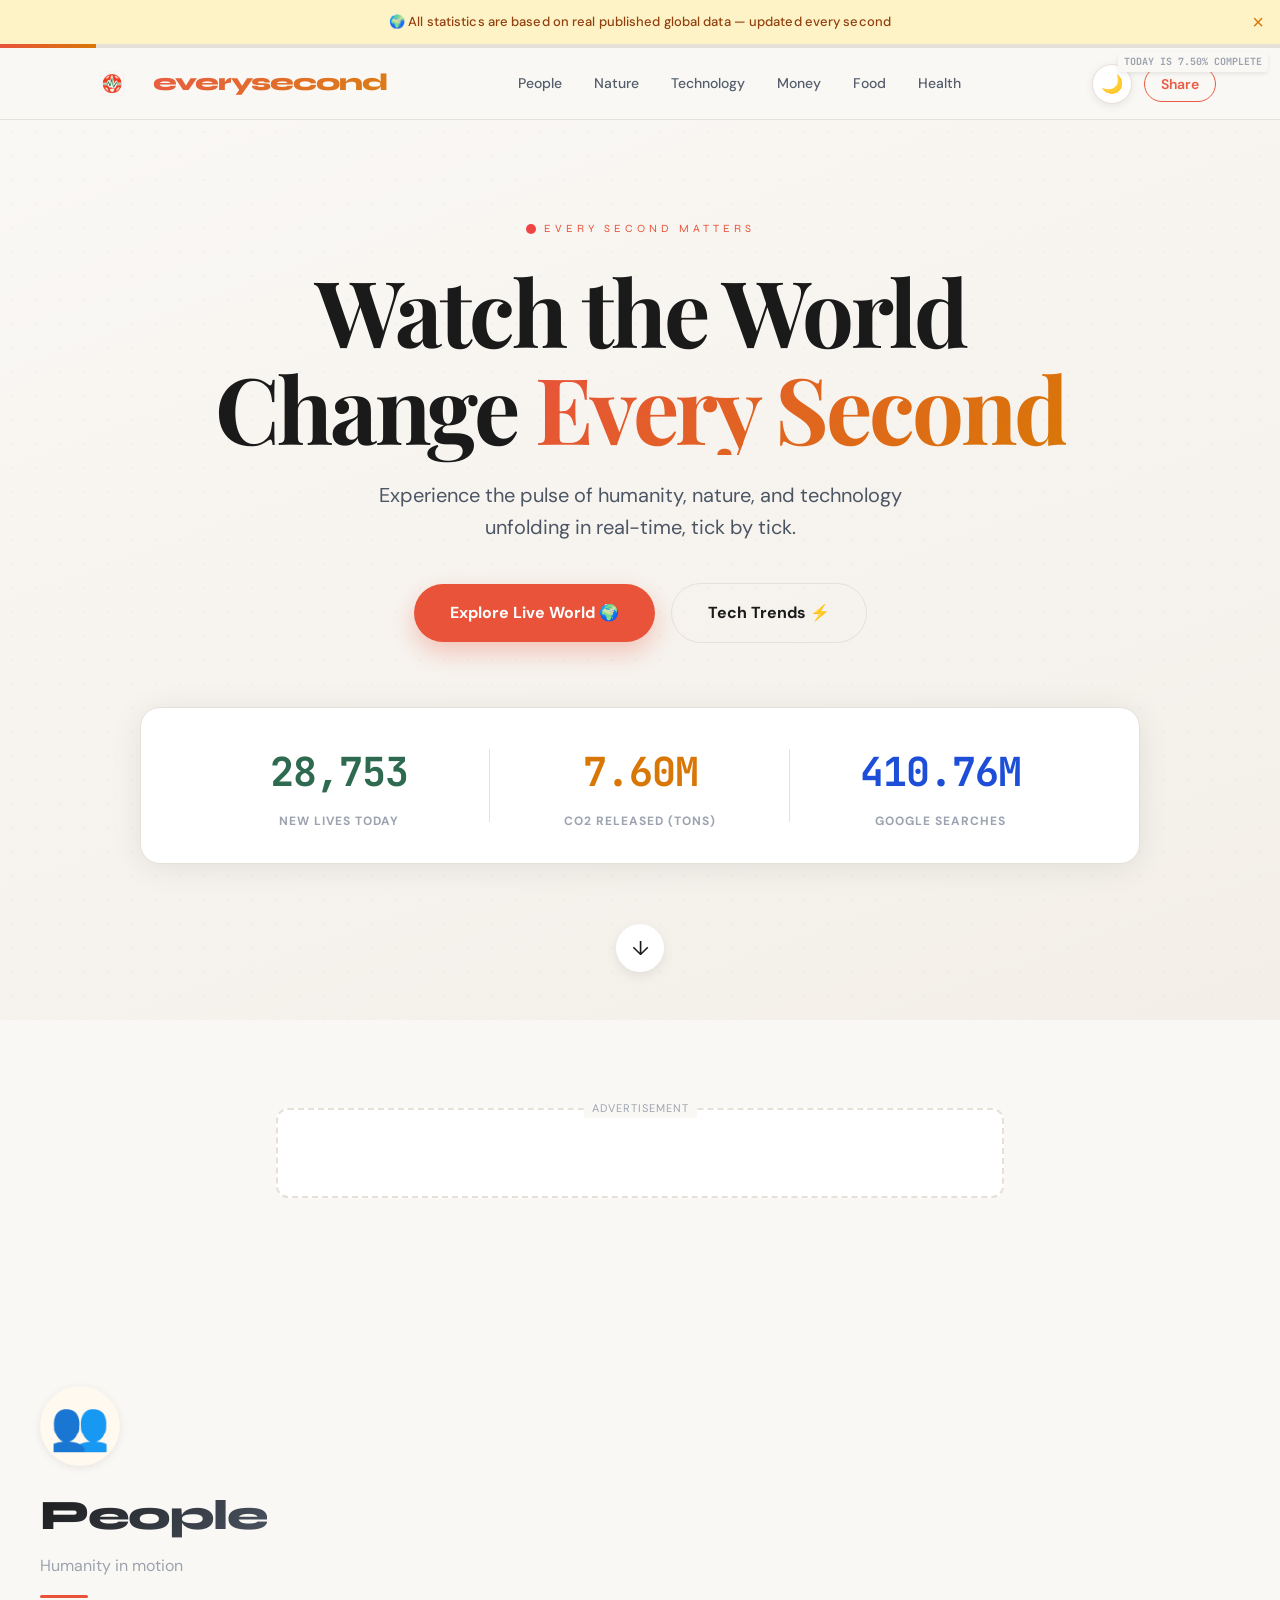
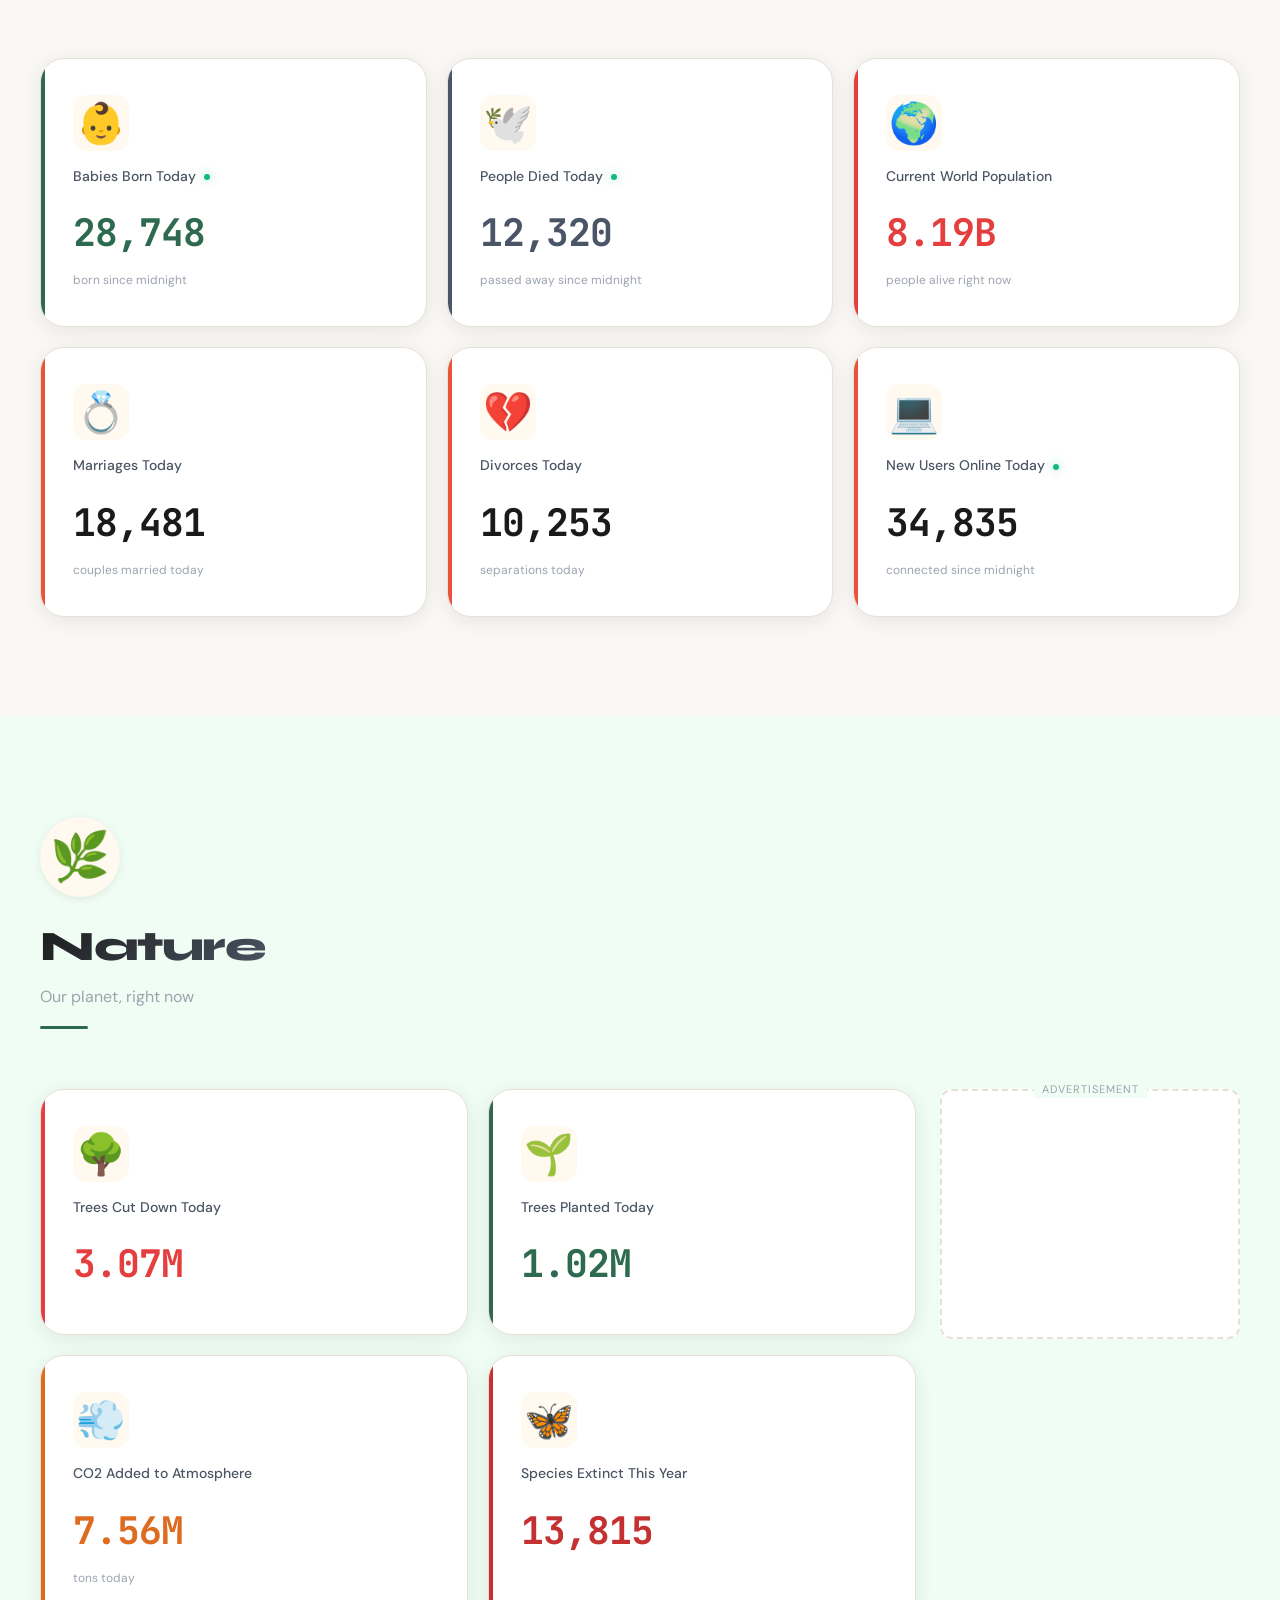
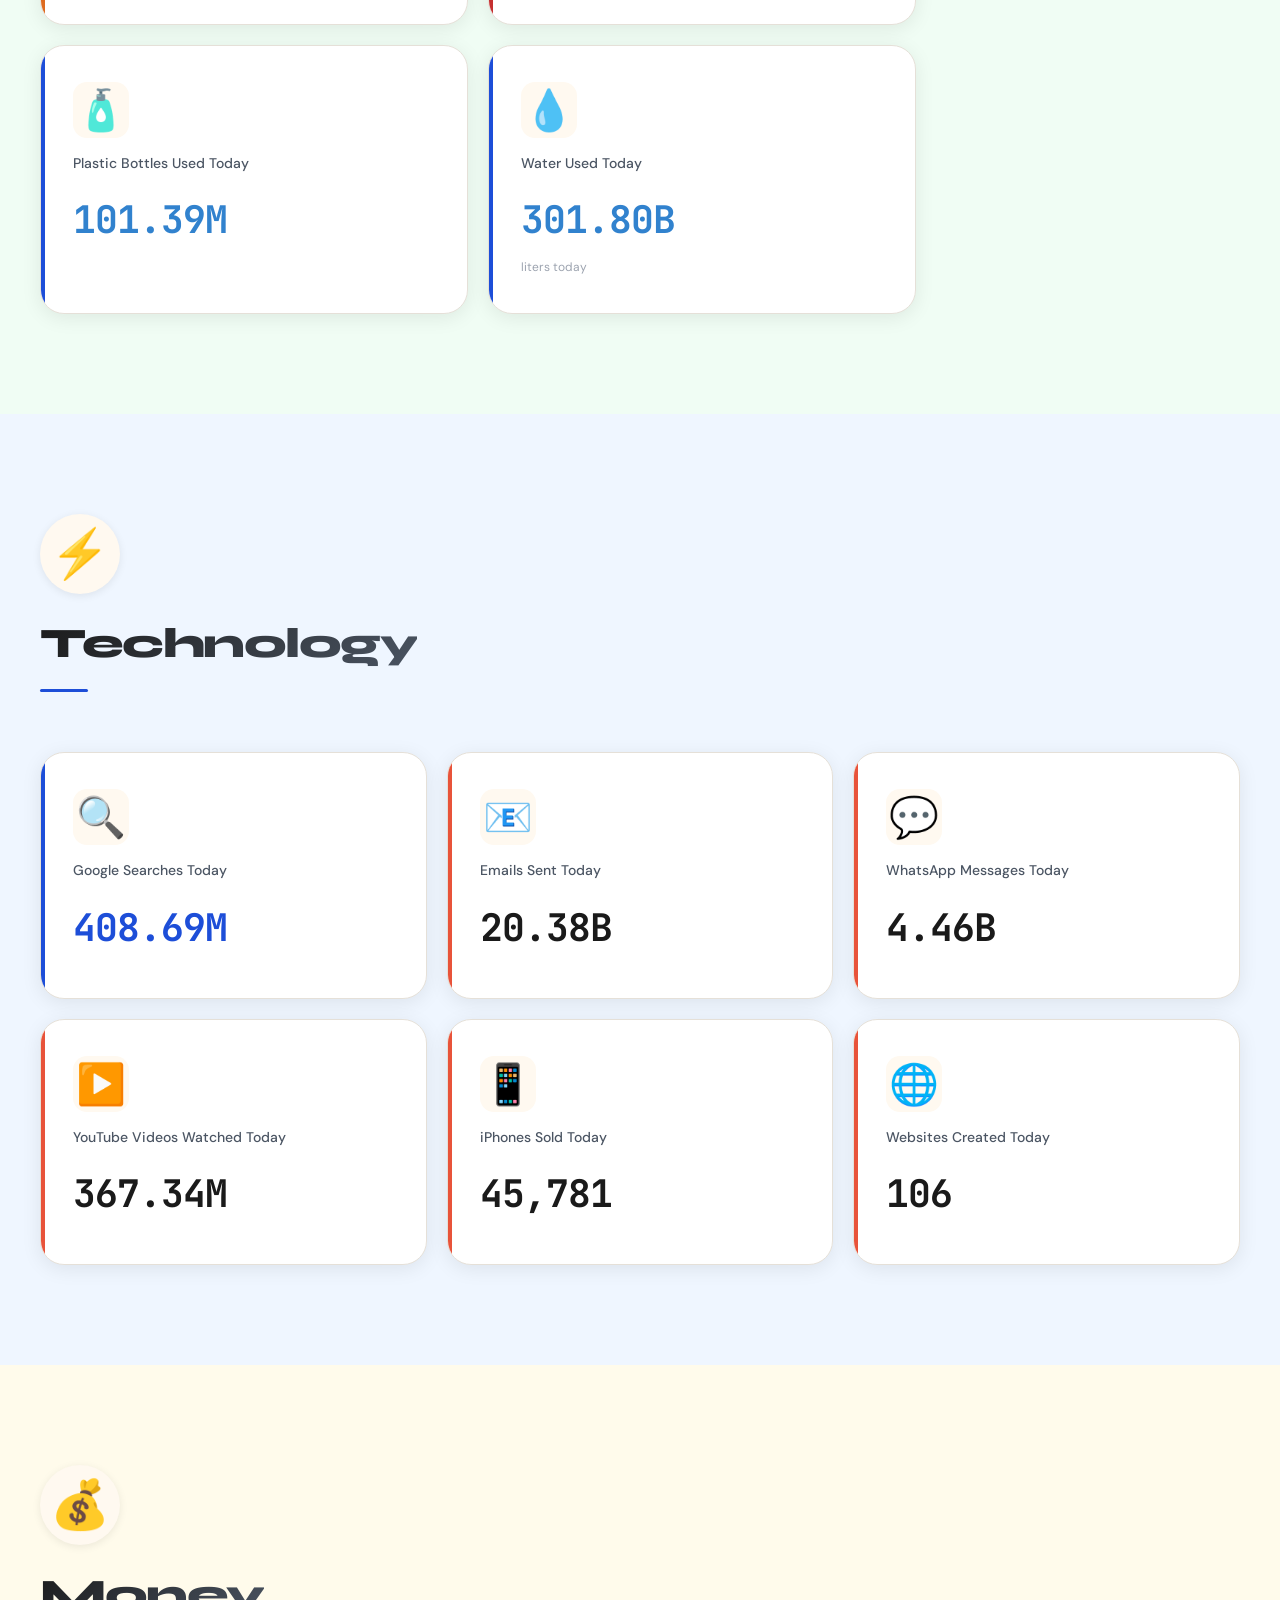
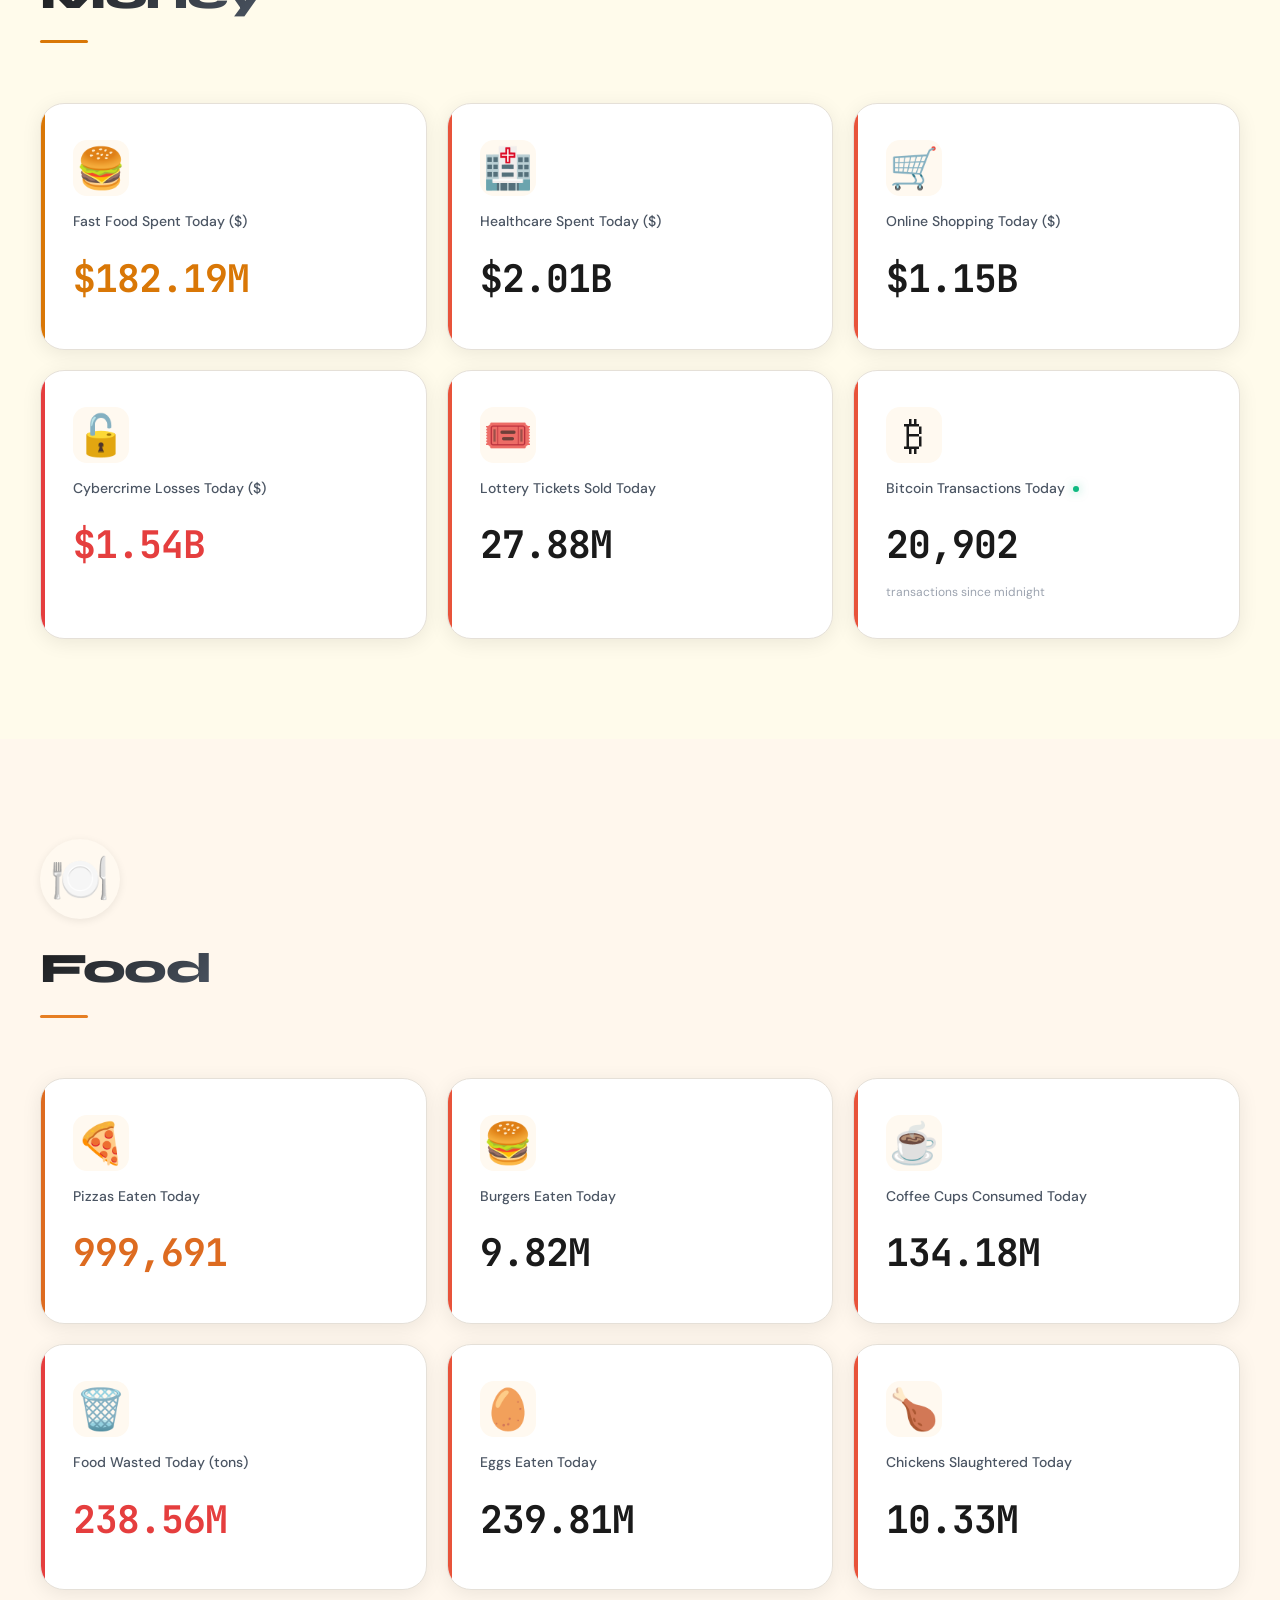
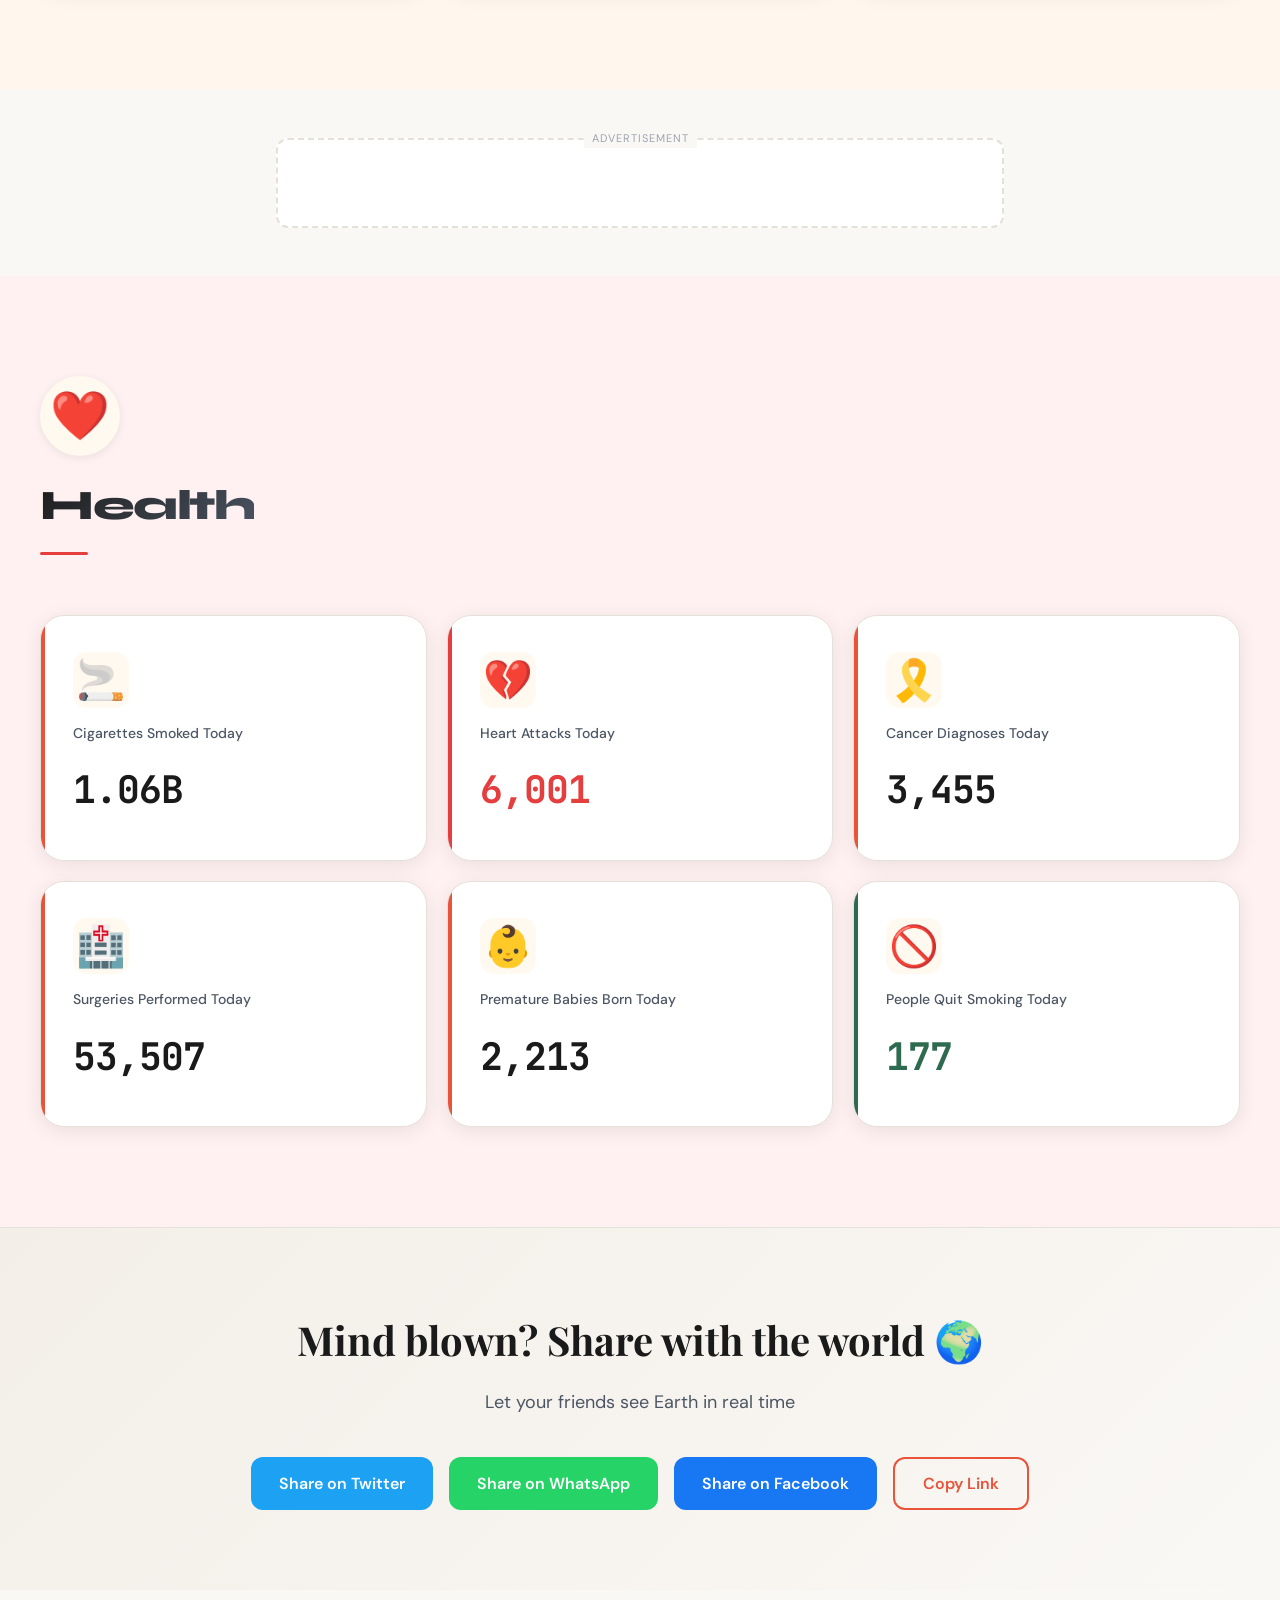
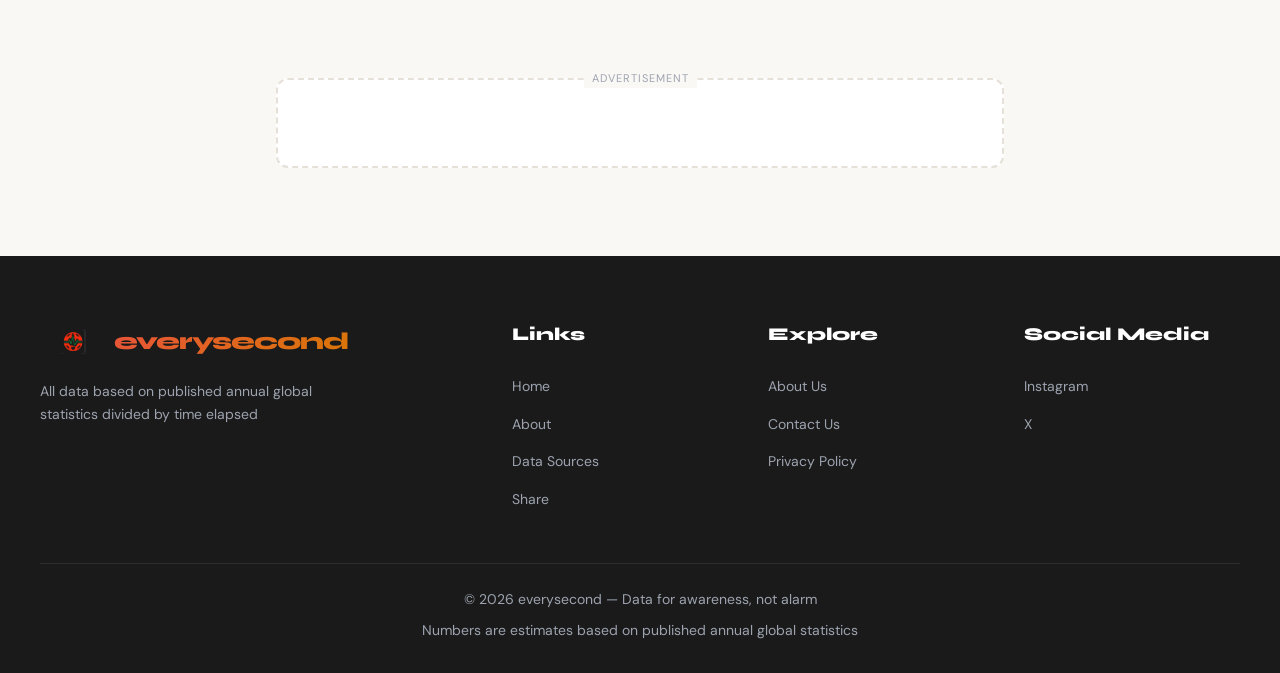
==== commit 43ed75c2: "Update ad integrations: banner rotation removed, social bar optimization, and cross-page ad consiste" ====
--- a/index.html
+++ b/index.html
@@ -26,6 +26,9 @@
     <!-- Favicon -->
     <link rel="icon"
         href="data:image/svg+xml,<svg xmlns=%22http://www.w3.org/2000/svg%22 viewBox=%220 0 100 100%22><text y=%22.9em%22 font-size=%2290%22>🌍</text></svg>">
+
+    <!-- Social Bar Ads -->
+    <script src="https://pl28885728.effectivegatecpm.com/39/24/9b/39249b8130e5322bd17c91238b2e0ce2.js"></script>
 
     <!-- Google Fonts -->
     <link rel="preconnect" href="https://fonts.googleapis.com">
@@ -127,7 +130,19 @@
     <div class="ad-container">
         <div class="ad-slot ad-leaderboard">
             <span class="ad-label">Advertisement</span>
-            <div class="ad-content">728 &times; 90</div>
+            <div class="ad-content" id="ad-top-content">
+                <script type="text/javascript">
+                    atOptions = {
+                        'key': '12763c20e73f325db31132cbaef2039b',
+                        'format': 'iframe',
+                        'height': 90,
+                        'width': 728,
+                        'params': {}
+                    };
+                </script>
+                <script type="text/javascript"
+                    src="https://www.highperformanceformat.com/12763c20e73f325db31132cbaef2039b/invoke.js"></script>
+            </div>
         </div>
     </div>
 
@@ -244,7 +259,19 @@
                 <div class="sidebar-ad">
                     <div class="ad-slot ad-rectangle">
                         <span class="ad-label">Advertisement</span>
-                        <div class="ad-content">300 &times; 250</div>
+                        <div class="ad-content" id="ad-sidebar-content">
+                            <script type="text/javascript">
+                                atOptions = {
+                                    'key': 'd40a722723ace9b1baad85e0e9d6ea8a',
+                                    'format': 'iframe',
+                                    'height': 250,
+                                    'width': 300,
+                                    'params': {}
+                                };
+                            </script>
+                            <script type="text/javascript"
+                                src="https://www.highperformanceformat.com/d40a722723ace9b1baad85e0e9d6ea8a/invoke.js"></script>
+                        </div>
                     </div>
                 </div>
             </div>
@@ -402,6 +429,26 @@
             </div>
         </div>
     </section>
+
+    <!-- AD 4: Native Banner -->
+    <div class="ad-container ad-native" style="margin: 40px auto; max-width: 1200px; padding: 0 20px;">
+        <div class="ad-slot ad-leaderboard">
+            <span class="ad-label" style="display: block; text-align: center; margin-bottom: 10px;">Advertisement</span>
+            <div id="ad-native-content" class="ad-content" style="min-height: 90px;">
+                <script type="text/javascript">
+                    atOptions = {
+                        'key': '12763c20e73f325db31132cbaef2039b',
+                        'format': 'iframe',
+                        'height': 90,
+                        'width': 728,
+                        'params': {}
+                    };
+                </script>
+                <script type="text/javascript"
+                    src="https://www.highperformanceformat.com/12763c20e73f325db31132cbaef2039b/invoke.js"></script>
+            </div>
+        </div>
+    </div>
 
     <!-- SECTION 9: HEALTH -->
     <section class="category-section health-bg" id="health">
@@ -475,7 +522,19 @@
     <div class="ad-container ad-bottom">
         <div class="ad-slot ad-leaderboard-bottom">
             <span class="ad-label">Advertisement</span>
-            <div class="ad-content">728 &times; 90</div>
+            <div class="ad-content" id="ad-bottom-content">
+                <script type="text/javascript">
+                    atOptions = {
+                        'key': '12763c20e73f325db31132cbaef2039b',
+                        'format': 'iframe',
+                        'height': 90,
+                        'width': 728,
+                        'params': {}
+                    };
+                </script>
+                <script type="text/javascript"
+                    src="https://www.highperformanceformat.com/12763c20e73f325db31132cbaef2039b/invoke.js"></script>
+            </div>
         </div>
     </div>
 
@@ -527,6 +586,23 @@
         </div>
     </footer>
 
+    <!-- Share Ad Modal -->
+    <div id="share-ad-modal" class="modal-overlay" style="display: none;">
+        <div class="modal-content">
+            <button class="modal-close" onclick="closeShareModal()">×</button>
+            <div class="modal-header" style="text-align: center; margin-bottom: 20px;">
+                <h3 style="font-family: 'Syne', sans-serif; color: var(--text-primary);">Support Our Planet 🌍</h3>
+                <p style="color: var(--text-secondary); font-size: 14px;">Please wait a moment while we prepare your
+                    link...</p>
+            </div>
+            <div class="modal-ad-container">
+                <script async="async" data-cfasync="false"
+                    src="https://pl28885757.effectivegatecpm.com/29e52e5e836cf940748bd91b9da3f604/invoke.js"></script>
+                <div id="container-29e52e5e836cf940748bd91b9da3f604"></div>
+            </div>
+        </div>
+    </div>
+
     <script src="script.js"></script>
 </body>
 
--- a/style.css
+++ b/style.css
@@ -1450,4 +1450,78 @@
 .data-table td {
     border-top: 1px solid var(--border);
     padding: 12px;
+}
+
+/* ── SHARE AD MODAL ── */
+.modal-overlay {
+    position: fixed;
+    top: 0;
+    left: 0;
+    width: 100%;
+    height: 100%;
+    background: rgba(0, 0, 0, 0.85);
+    backdrop-filter: blur(8px);
+    display: flex;
+    justify-content: center;
+    align-items: center;
+    z-index: 9999;
+    padding: 20px;
+}
+
+.modal-content {
+    background: var(--bg-secondary);
+    border: 1px solid var(--border);
+    border-radius: 24px;
+    width: 100%;
+    max-width: 450px;
+    padding: 40px 30px;
+    position: relative;
+    box-shadow: 0 20px 50px rgba(0, 0, 0, 0.3);
+    animation: modalPulse 0.4s cubic-bezier(0.175, 0.885, 0.32, 1.275);
+}
+
+.modal-close {
+    position: absolute;
+    top: 15px;
+    right: 15px;
+    background: var(--bg-primary);
+    border: 1px solid var(--border);
+    color: var(--text-primary);
+    width: 32px;
+    height: 32px;
+    border-radius: 50%;
+    cursor: pointer;
+    font-size: 20px;
+    display: flex;
+    justify-content: center;
+    align-items: center;
+    transition: all 0.2s;
+}
+
+.modal-close:hover {
+    background: var(--accent-primary);
+    color: white;
+    transform: rotate(90deg);
+}
+
+.modal-ad-container {
+    min-height: 250px;
+    display: flex;
+    justify-content: center;
+    align-items: center;
+    background: rgba(255, 255, 255, 0.03);
+    border-radius: 12px;
+    border: 1px dashed var(--border);
+}
+
+@keyframes modalPulse {
+    from {
+        transform: scale(0.8);
+        opacity: 0;
+    }
+
+    to {
+        transform: scale(1);
+        opacity: 1;
+    }
 }
